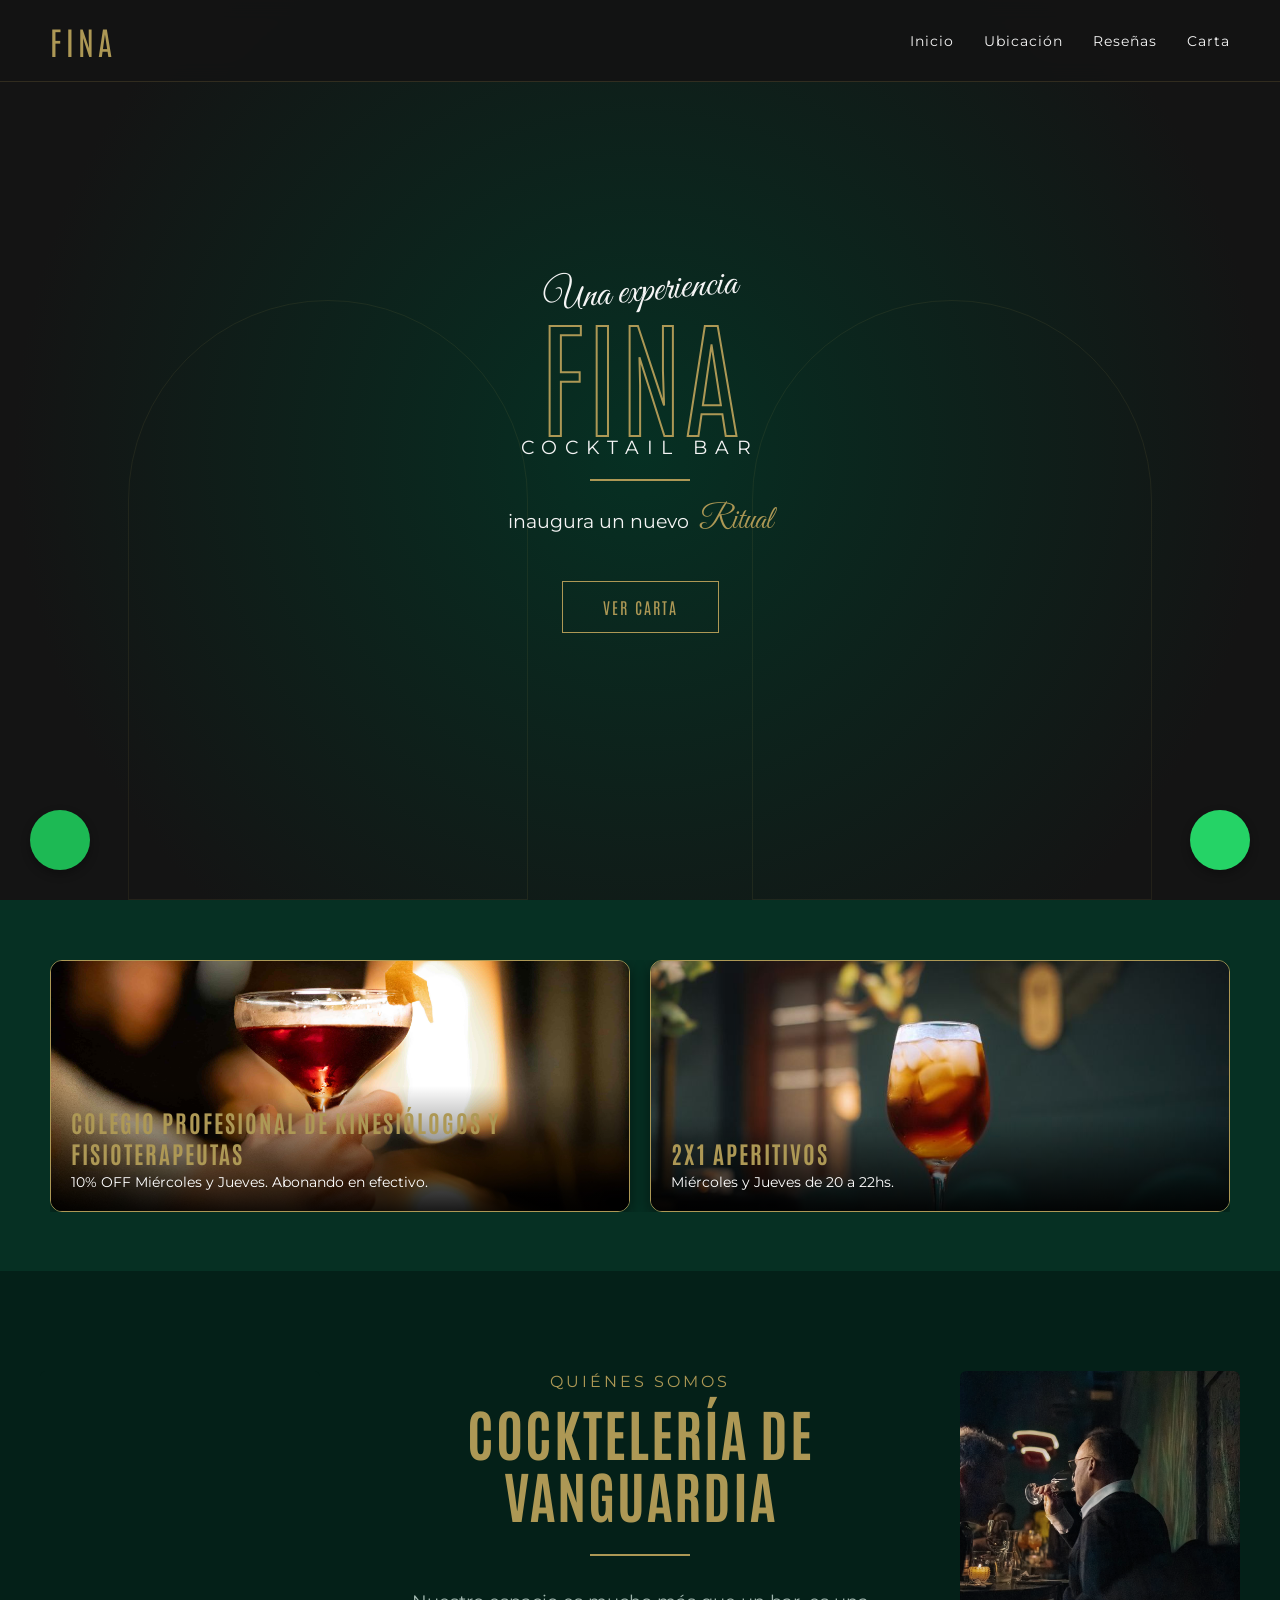
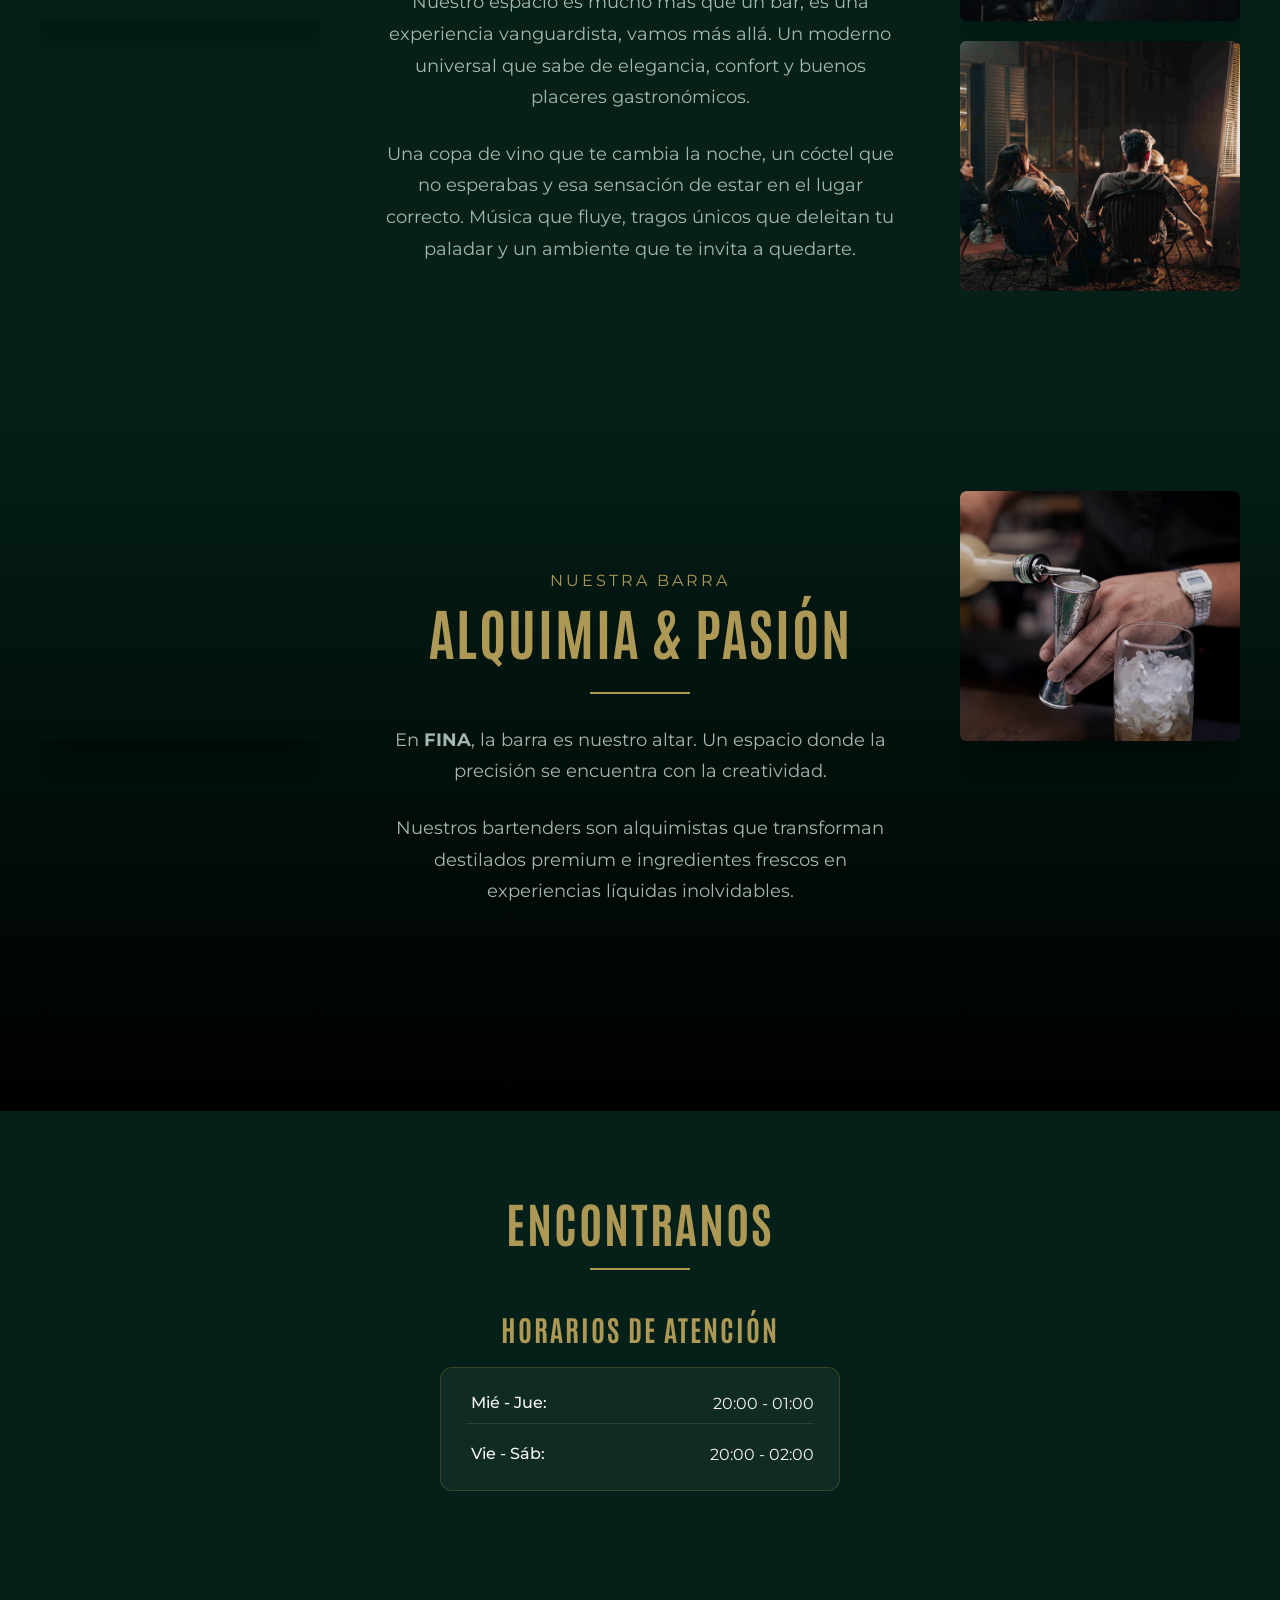
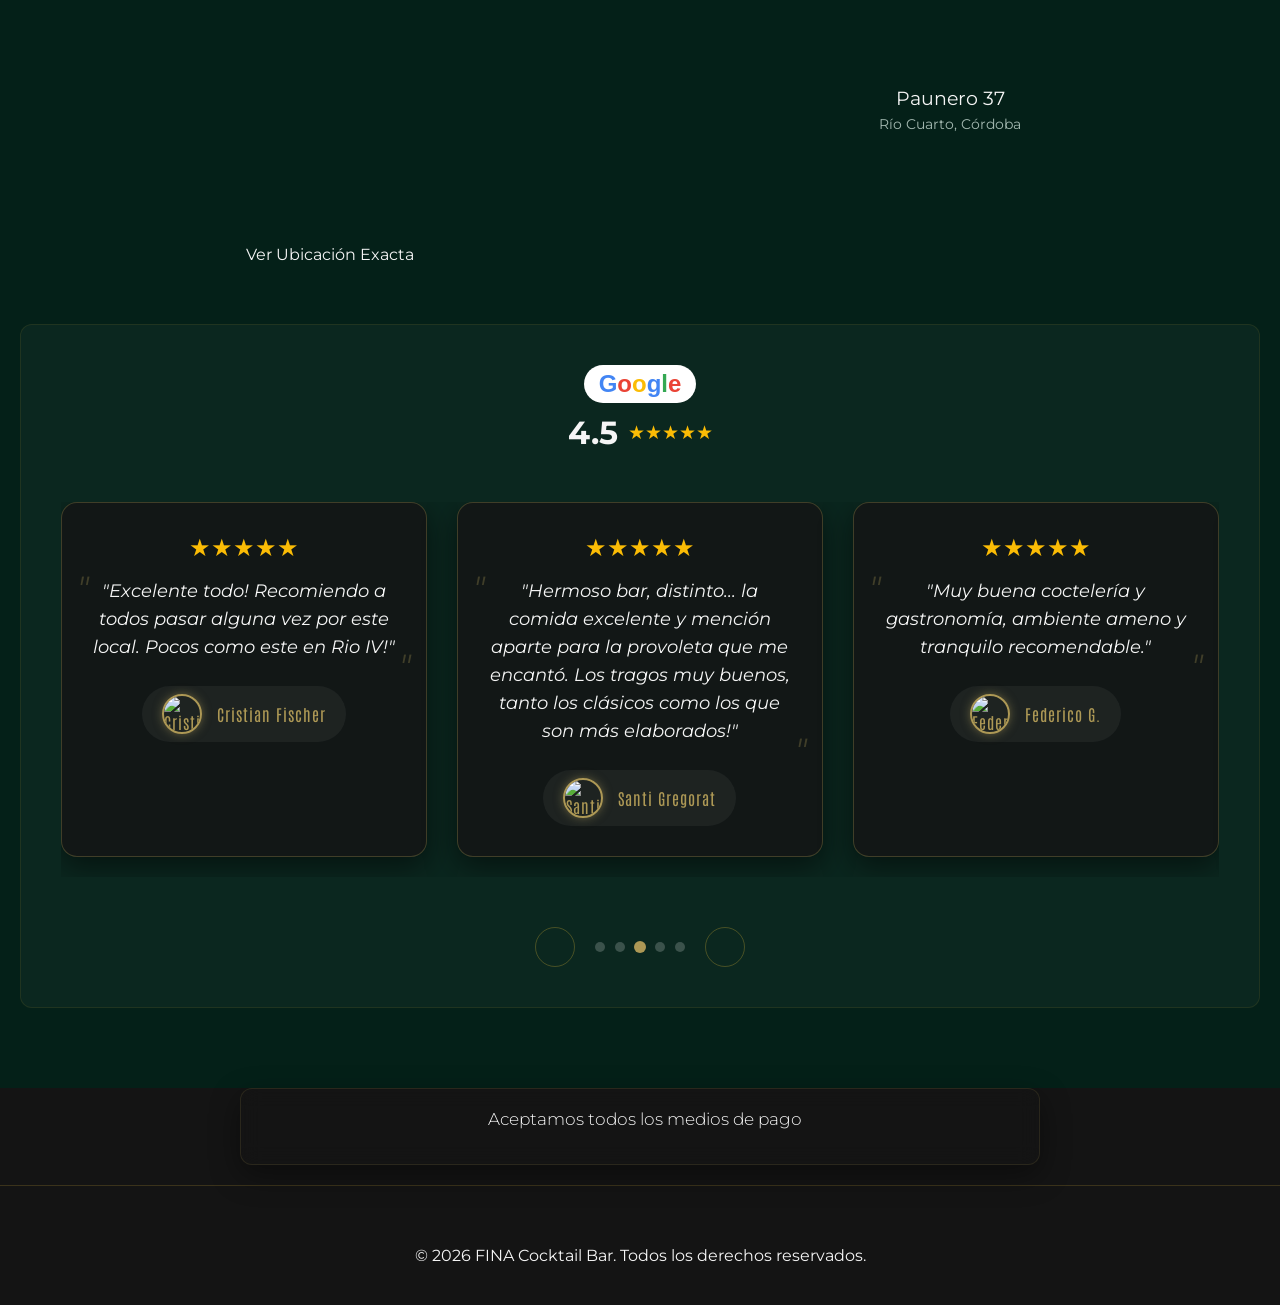
==== fina-website/index.html @ be0cf6a6 "Optimize repository and images" ====
<!DOCTYPE html>
<html lang="es">

<head>
    <meta charset="UTF-8">
    <meta name="viewport" content="width=device-width, initial-scale=1.0, maximum-scale=1.0, user-scalable=no, viewport-fit=cover">
    <meta name="theme-color" content="#052b22">
    <meta name="apple-mobile-web-app-status-bar-style" content="black-translucent">
    <meta name="description"
        content="Fina Cocktail Bar - Una experiencia fina que inaugura un nuevo ritual. Cocteles de autor, clásicos y vinos en un ambiente exclusivo.">
    <title>FINA Cocktail Bar</title>

    <!-- Open Graph / Social Sharing -->
    <meta property="og:type" content="website">
    <meta property="og:title" content="FINA Cocktail Bar | Río Cuarto">
    <meta property="og:description"
        content="Una experiencia fina que inaugura un nuevo ritual. Cocteles de autor, clásicos y vinos en un ambiente exclusivo.">
    <meta property="og:image" content="https://fina-bar.com/images/Clientes1.jpg">
    <!-- Reemplazar con URL real final -->
    <meta property="og:url" content="https://fina-bar.com">
    
    <!-- PWA Setup & Fonts Preload -->
    <link rel="manifest" href="site.webmanifest">
    <link rel="apple-touch-icon" href="images/icon-192.png">
    
    <!-- Preload Critical Fonts -->
    <link rel="preload" href="https://fonts.googleapis.com/css2?family=Antonio:wght@100..700&family=Great+Vibes&family=Montserrat:wght@300;400;500;600&display=swap" as="style">
    <link rel="preconnect" href="https://fonts.googleapis.com">
    <link rel="preconnect" href="https://fonts.gstatic.com" crossorigin>
    <link
        href="https://fonts.googleapis.com/css2?family=Antonio:wght@100..700&family=Great+Vibes&family=Montserrat:wght@300;400;500;600&display=swap"
        rel="stylesheet">
    <!-- Ionicons -->
    <script type="module" src="https://unpkg.com/ionicons@7.1.0/dist/ionicons/ionicons.esm.js"></script>
    <script nomodule src="https://unpkg.com/ionicons@7.1.0/dist/ionicons/ionicons.js"></script>
    <link rel="stylesheet" href="style.css">
</head>

<body>

    <!-- WhatsApp Floating Button -->
    <!-- Spotify Floating Button -->
    <a href="https://open.spotify.com/playlist/4Q3wBJmUKFRTv3OoUbJhDI" class="spotify-btn" target="_blank"
        aria-label="Listen on Spotify">
        <ion-icon name="musical-notes"></ion-icon>
        <div class="spotify-wave"></div>
        <span class="spotify-tooltip">Nuestra Playlist</span>
    </a>

    <!-- WhatsApp Floating Button -->
    <a href="https://wa.me/5493585142160" class="whatsapp-btn" target="_blank" aria-label="Chat on WhatsApp">
        <ion-icon name="logo-whatsapp"></ion-icon>
        <span class="whatsapp-tooltip">¡Reservá tu mesa!</span>
    </a>

    <!-- Navigation -->
    <nav class="navbar">
        <div class="logo">FINA</div>
        <ul class="nav-links">
            <li><a href="#home">Inicio</a></li>
            <li><a href="#location">Ubicación</a></li>
            <li><a href="#reviews">Reseñas</a></li>
            <li><a href="menu.html">Carta</a></li>
        </ul>
        <div class="hamburger">
            <ion-icon name="menu-outline"></ion-icon>
        </div>
    </nav>

    <!-- Mobile Menu Overlay -->
    <div class="mobile-menu-overlay">
        <div class="close-menu"><ion-icon name="close-outline"></ion-icon></div>
        <ul>
            <li><a href="#home" class="mobile-link">Inicio</a></li>
            <li><a href="#location" class="mobile-link">Ubicación</a></li>
            <li><a href="#reviews" class="mobile-link">Reseñas</a></li>
            <li><a href="menu.html" class="mobile-link">Carta</a></li>
        </ul>
    </div>

    <!-- Mobile Bottom Navigation Bar -->
    <nav class="mobile-bottom-nav">
        <ul class="mobile-nav-list">
            <li class="mobile-nav-item">
                <a href="#home" class="mobile-nav-link active">
                    <ion-icon name="home-outline"></ion-icon>
                    <span>Inicio</span>
                </a>
            </li>
            <li class="mobile-nav-item">
                <a href="menu.html" class="mobile-nav-link">
                    <ion-icon name="restaurant-outline"></ion-icon>
                    <span>Carta</span>
                </a>
            </li>
            <li class="mobile-nav-item">
                <a href="https://wa.me/5493585142160" target="_blank" class="mobile-nav-link whatsapp-link">
                    <ion-icon name="logo-whatsapp"></ion-icon>
                    <span>WhatsApp</span>
                </a>
            </li>
        </ul>
    </nav>

    <!-- Hero Section -->
    <header id="home" class="hero">
        <div class="hero-bg-overlay"></div>
        <div class="hero-content">
            <p class="script-subtitle">Una experiencia</p>
            <h1 class="main-title">FINA</h1>
            <p class="sub-title">COCKTAIL BAR</p>
            <div class="deco-line"></div>
            <p class="tagline">inaugura un nuevo <span class="script-accent">Ritual</span></p>
            <a href="menu.html" class="cta-btn">VER CARTA</a>
        </div>

        <!-- Decoration Arches (CSS) -->
        <div class="arch arch-left"></div>
        <div class="arch arch-right"></div>
    </header>

    <!-- Promos & Payment Info Section (Injected by JS) -->
    <section id="promo-container" style="padding: 60px 0; background: var(--primary-green); overflow: hidden;"></section>

    <!-- About Section -->
    <section id="about" class="about-section">
        <div class="about-container-three-col">
            <!-- Left Images -->
            <div class="about-photo left">
                <video autoplay loop muted playsinline>
                    <source src="images/Noche Fina V1.mp4" type="video/mp4">
                    Tu navegador no soporta videos.
                </video>
                <img src="images/Noche FINA 1.jpg" alt="Noche FINA" loading="lazy" decoding="async">
            </div>

            <!-- Middle Text -->
            <div class="about-text-center">
                <p class="section-subtitle"
                    style="color: var(--accent-gold); letter-spacing: 3px; margin-bottom: 10px;">QUIÉNES SOMOS</p>
                <h2 class="about-title">Cocktelería de <br>Vanguardia</h2>
                <div class="deco-line" style="margin: 0 auto 30px;"></div>

                <p class="about-desc">
                    Nuestro espacio es mucho más que un bar, es una experiencia vanguardista, vamos más allá. Un moderno
                    universal que sabe de elegancia, confort y buenos placeres gastronómicos.
                </p>
                <p class="about-desc">
                    Una copa de vino que te cambia la noche, un cóctel que no esperabas y esa sensación de estar en el
                    lugar correcto. Música que fluye, tragos únicos que deleitan tu paladar y un ambiente que te invita
                    a
                    quedarte.
                </p>
            </div>

            <!-- Right Images -->
            <div class="about-photo right">
                <img src="images/Clientes2.jpg" alt="Amigos en FINA" loading="lazy" decoding="async">
                <img src="images/Noche Fina 2.jpg" alt="Ambiente nocturno" loading="lazy" decoding="async">
            </div>
        </div>
    </section>

    <!-- Bar Section -->
    <section id="bar" class="about-section"
        style="background: linear-gradient(to bottom, var(--secondary-green), #000);">
        <div class="about-container-three-col">
            <!-- Left Images -->
            <div class="about-photo left">
                <img src="images/Barra 3.jpg" alt="Barra FINA" loading="lazy" decoding="async">
                <img src="images/Sunset FINA 1.jpg" alt="Sunset en FINA" loading="lazy" decoding="async">
            </div>

            <!-- Middle Text -->
            <div class="about-text-center">
                <p class="section-subtitle"
                    style="color: var(--accent-gold); letter-spacing: 3px; margin-bottom: 10px;">NUESTRA BARRA</p>
                <h2 class="about-title">Alquimia & Pasión</h2>
                <div class="deco-line" style="margin: 0 auto 30px;"></div>

                <p class="about-desc">
                    En <strong>FINA</strong>, la barra es nuestro altar. Un espacio donde la precisión se encuentra con
                    la creatividad.
                </p>
                <p class="about-desc">
                    Nuestros bartenders son alquimistas que transforman destilados premium e ingredientes frescos en
                    experiencias líquidas inolvidables.
                </p>
            </div>

            <!-- Right Media (Image + Video) -->
            <div class="about-photo right">
                <img src="images/Barman 1.jpg" alt="Bartender en acción" loading="lazy">
                <video autoplay loop muted playsinline>
                    <source src="images/Barman V1.mp4" type="video/mp4">
                    Tu navegador no soporta videos.
                </video>
            </div>
        </div>
    </section>

    <!-- Location & Reviews Section -->
    <section id="location" class="location-section">
        <div class="container">
            <h2 class="section-title">Encontranos</h2>
            <div class="deco-line" style="margin: 0 auto 40px;"></div>

            <!-- Business Hours (Featured prominently) -->
            <div class="schedules-container" style="text-align: center; margin-bottom: 50px;">
                <h3 style="color: var(--accent-gold); font-family: var(--font-heading); margin-bottom: 20px; font-size: 1.8rem;">Horarios de Atención</h3>
                <div style="display: flex; flex-direction: column; gap: 10px; max-width: 400px; margin: 0 auto; background: rgba(255, 255, 255, 0.05); padding: 25px; border-radius: 12px; border: 1px solid rgba(212, 175, 55, 0.2);">
                    <div style="display: flex; justify-content: space-between; align-items: center; border-bottom: 1px solid rgba(255,255,255,0.1); padding-bottom: 10px;">
                        <span style="font-weight: 500;"><ion-icon name="time-outline" style="vertical-align: middle; margin-right: 5px; color: var(--accent-gold);"></ion-icon> Mié - Jue:</span>
                        <span style="color: var(--text-light);">20:00 - 01:00</span>
                    </div>
                    <div style="display: flex; justify-content: space-between; align-items: center; padding-top: 10px;">
                        <span style="font-weight: 500;"><ion-icon name="time-sharp" style="vertical-align: middle; margin-right: 5px; color: var(--accent-gold);"></ion-icon> Vie - Sáb:</span>
                        <span style="color: var(--text-light);">20:00 - 02:00</span>
                    </div>
                </div>
            </div>

            <div class="location-content" style="margin-top: 40px;">
                <div class="map-container">
                    <!-- Paunero 37, Río Cuarto Map -->
                    <iframe
                        src="https://www.google.com/maps/embed?pb=!1m18!1m12!1m3!1d3345.871583073748!2d-64.3524!3d-33.1234!2m3!1f0!2f0!3f0!3m2!1i1024!2i768!4f13.1!3m3!1m2!1s0x0%3A0x0!2sPaunero+37%2C+R%C3%ADo+Cuarto%2C+C%C3%B3rdoba!5e0!3m2!1sen!2sar!4v1600000000000"
                        width="100%" height="300" style="border:0;" allowfullscreen="" loading="lazy"></iframe>

                    <a href="https://maps.app.goo.gl/nxqYUH7J5ucRBwQb7" target="_blank" class="maps-btn">
                        <ion-icon name="map-outline"></ion-icon> Ver Ubicación Exacta
                    </a>
                </div>

                <div class="info-content">
                    <div class="info-item" style="font-size: 1.2rem; margin-top: 20px;">
                        <ion-icon name="location-sharp" style="font-size: 2rem; color: var(--accent-gold); margin-bottom: 10px;"></ion-icon>
                        <p>Paunero 37<br><span style="font-size: 0.9rem; color: var(--text-muted);">Río Cuarto, Córdoba</span></p>
                    </div>
                </div>
            </div>

            <!-- Animated Reviews Section -->
            <div class="reviews-section" id="reviews">
                <div class="google-header">
                    <div class="google-logo">
                        <span class="g-blue">G</span><span class="g-red">o</span><span class="g-yellow">o</span><span
                            class="g-blue">g</span><span class="g-green">l</span><span class="g-red">e</span>
                    </div>
                    <div class="rating-info">
                        <span class="rating-score">4.5</span>
                        <div class="stars-static">★★★★★</div>
                    </div>
                </div>

                <div class="reviews-carousel">
                    <div class="reviews-track" id="reviews-track">
                        <!-- Items injected by JS -->
                    </div>
                </div>

                <div class="carousel-nav">
                    <button id="prevBtn" class="nav-btn"><ion-icon name="chevron-back-outline"></ion-icon></button>
                    <div class="dots-container" id="dots-container"></div>
                    <button id="nextBtn" class="nav-btn"><ion-icon name="chevron-forward-outline"></ion-icon></button>
                </div>
            </div>
        </div>
    </section>



    <!-- Payment Info Banner -->
    <div class="container">
        <div class="payment-banner" style="display: flex; flex-direction: column; align-items: center; justify-content: center; text-align: center; gap: 15px; margin-bottom: 20px;">
            <div class="payment-content" style="display: flex; align-items: center; gap: 10px; justify-content: center;">
                <ion-icon name="wallet-outline"></ion-icon>
                <span>Aceptamos todos los medios de pago</span>
            </div>
            <div class="payment-icons" style="display: flex; gap: 15px; font-size: 2rem; justify-content: center;">
                <ion-icon name="card-outline" title="Tarjetas de Crédito y Débito"></ion-icon>
                <ion-icon name="phone-portrait-outline" title="MercadoPago y Transferencias"></ion-icon>
                <ion-icon name="cash-outline" title="Efectivo"></ion-icon>
            </div>
        </div>
    </div>

    <footer>
        <div class="social-links">
            <a href="https://www.instagram.com/finacocktailbar" target="_blank" aria-label="Instagram"><ion-icon
                    name="logo-instagram"></ion-icon></a>
            <a href="https://wa.me/5493585142160" target="_blank" aria-label="WhatsApp"><ion-icon
                    name="logo-whatsapp"></ion-icon></a>
            <a href="mailto:hugo_lopez_96@hotmail.com" aria-label="Email"><ion-icon name="mail-outline"></ion-icon></a>
        </div>
        <p>&copy; 2026 FINA Cocktail Bar. Todos los derechos reservados.</p>
    </footer>

    <!-- PWA Install Prompt -->
    <div id="pwa-install-prompt" class="pwa-prompt hidden">
        <div class="pwa-prompt-content">
            <img src="images/icon-192.png" alt="Fina Logo" class="pwa-icon" loading="lazy">
            <div class="pwa-text">
                <h4>Fina Cocktail Bar</h4>
                <p>Agregá la App a tu inicio</p>
            </div>
        </div>
        <div class="pwa-actions">
            <button id="pwa-close" class="pwa-btn-secondary">Ahora no</button>
            <button id="pwa-install-btn" class="pwa-btn-primary">Instalar</button>
        </div>
    </div>

    <!-- Scripts -->
    <script src="script.js"></script>
</body>

</html>
---- fina-website/style.css ----
:root {
    --primary-green: #063023;
    /* Updated Brand Green */
    --secondary-green: #042018;
    /* Darker shade */
    --accent-gold: #AD9855;
    /* Updated Brand Gold */
    --accent-red: #541618;
    /* Brand Red */
    --color-black: #141414;
    /* Brand Black */

    --text-light: #f5f5f5;
    --text-muted: #a3b8b0;

    --font-heading: 'Antonio', sans-serif;
    --font-script: 'Great Vibes', cursive;
    --font-body: 'Montserrat', sans-serif;
}

* {
    margin: 0;
    padding: 0;
    box-sizing: border-box;
}

body {
    background-color: var(--color-black);
    color: var(--text-light);
    font-family: var(--font-body);
    width: 100%;
    position: relative;
    -webkit-tap-highlight-color: transparent;
    overflow-x: visible;
}

/* Base Mobile Optimization */
html {
    scroll-behavior: smooth;
    -webkit-text-size-adjust: 100%;
    overflow-x: visible;
}

/* Neon Background Effects */
body::before,
body::after {
    content: '';
    position: absolute;
    width: 600px;
    height: 600px;
    border-radius: 50%;
    z-index: -1;
    pointer-events: none;
}

body::before {
    background: radial-gradient(circle, rgba(173, 152, 85, 0.15), transparent 70%);
    top: -200px;
    left: -200px;
}

body::after {
    background: radial-gradient(circle, rgba(84, 22, 24, 0.15), transparent 70%);
    /* Red accent */
    bottom: 10%;
    right: -100px;
}

h1,
h2,
h3 {
    font-family: var(--font-heading);
    color: var(--accent-gold);
    text-transform: uppercase;
    letter-spacing: 2px;
}

a {
    text-decoration: none;
    color: inherit;
}

/* Navigation - Restored to Standard Centering */
.navbar {
    position: fixed;
    top: 0;
    width: 100%;
    padding: 20px 50px;
    display: flex;
    justify-content: space-between;
    align-items: center;
    background: rgba(20, 20, 20, 0.95);
    /* Using Brand Black */
    backdrop-filter: blur(10px);
    z-index: 1000;
    border-bottom: 1px solid rgba(173, 152, 85, 0.2);
}

.logo {
    font-family: var(--font-heading);
    font-size: 2rem;
    color: var(--accent-gold);
    letter-spacing: 4px;
}

.nav-links {
    list-style: none;
    display: flex;
    gap: 30px;
}

.nav-links a {
    font-size: 0.9rem;
    letter-spacing: 1px;
    transition: color 0.3s;
}

.nav-links a:hover {
    color: var(--accent-gold);
}

.hamburger {
    display: none;
    font-size: 2rem;
    color: var(--accent-gold);
    cursor: pointer;
}

/* Mobile Menu */
.mobile-menu-overlay {
    position: fixed;
    top: 0;
    left: 0;
    width: 100%;
    height: 100vh;
    background: var(--color-black);
    display: flex;
    flex-direction: column;
    justify-content: center;
    align-items: center;
    z-index: 2000;
    transform: translateY(-100%);
    transition: transform 0.4s ease-in-out;
    padding-bottom: env(safe-area-inset-bottom);
    /* iPhone X+ fix */
}

.mobile-menu-overlay.active {
    transform: translateY(0);
}

.close-menu {
    position: absolute;
    top: 30px;
    right: 30px;
    font-size: 3rem;
    cursor: pointer;
}

.mobile-menu-overlay ul {
    list-style: none;
    text-align: center;
}

.mobile-menu-overlay a {
    font-family: var(--font-heading);
    font-size: 2.5rem;
    color: var(--accent-gold);
    display: block;
    margin: 20px 0;
}

/* Hero Section */
.hero {
    height: 100dvh;
    /* Dynamic Viewport Height for mobile browsers */
    display: flex;
    justify-content: center;
    align-items: center;
    text-align: center;
    background: radial-gradient(circle at center, var(--primary-green) 0%, var(--color-black) 80%);
    position: relative;
    padding: 0 20px;
}

.hero-content {
    position: relative;
    z-index: 2;
    transform: none;
    /* Removed shift */
}

.script-subtitle {
    font-family: var(--font-script);
    color: var(--text-light);
    font-size: 2.5rem;
    margin-bottom: -10px;
    transform: rotate(-5deg);
}

.main-title {
    font-size: 8rem;
    line-height: 1;
    font-weight: 300;
    color: transparent;
    -webkit-text-stroke: 2px var(--accent-gold);
    /* 2px for larger text */
    animation: neonPulse 3s infinite alternate;
}

.sub-title {
    font-size: 1.2rem;
    letter-spacing: 8px;
    margin-bottom: 20px;
}

.deco-line {
    width: 100px;
    height: 2px;
    background: var(--accent-gold);
    margin: 0 auto 20px;
}

.tagline {
    font-size: 1.2rem;
    margin-bottom: 40px;
}

.script-accent {
    font-family: var(--font-script);
    color: var(--accent-gold);
    font-size: 2rem;
    margin-left: 5px;
}

.cta-btn {
    border: 1px solid var(--accent-gold);
    padding: 15px 40px;
    font-family: var(--font-heading);
    letter-spacing: 2px;
    transition: all 0.3s;
    display: inline-block;
    color: var(--accent-gold);
    will-change: transform, box-shadow;
}

.cta-btn:hover {
    background: var(--accent-red);
    /* Red on hover */
    border-color: var(--accent-red);
    color: var(--text-light);
    box-shadow: 0 0 20px rgba(84, 22, 24, 0.4);
}

/* Arch Decorations */
.arch {
    position: absolute;
    width: 400px;
    height: 600px;
    border: 1px solid rgba(173, 152, 85, 0.1);
    border-radius: 400px 400px 0 0;
    bottom: 0;
    pointer-events: none;
}

.arch-left {
    left: 10%;
}

.arch-right {
    right: 10%;
}

/* Menu Section */
.menu-section {
    padding: 80px 20px;
    background-color: var(--primary-green);
    position: relative;
    overflow: hidden;
    /* Ensure pseudo-element doesn't overflow */
    box-shadow: inset 0 0 300px #000;
    /* Much stronger vignette to blend edges */
}

.menu-section::before {
    content: '';
    position: absolute;
    top: 0;
    left: 0;
    width: 100%;
    height: 100%;
    /* Pattern without shadow, just Gold on Green */
    background-image: url("data:image/svg+xml,%3Csvg width='60' height='120' viewBox='0 0 60 120' xmlns='http://www.w3.org/2000/svg'%3E%3Cg fill='none' stroke='%23AD9855' stroke-width='1' stroke-opacity='0.4'%3E%3Cpath d='M10 0v120 M50 0v120' /%3E%3Crect x='10' y='20' width='40' height='80' rx='20' /%3E%3C/g%3E%3C/svg%3E");
    background-size: 180px 360px;
    filter: blur(0.5px);
    /* Very subtle blur */
    z-index: 0;
    pointer-events: none;
}

.menu-section>* {
    position: relative;
    z-index: 1;
    /* Ensure content stays above the blurred background */
}

.section-header {
    text-align: center;
    margin-bottom: 60px;
    opacity: 0;
    transform: translateY(20px);
    transition: all 0.6s ease-out;
}

.section-header.visible {
    opacity: 1;
    transform: translateY(0);
}

.section-title {
    font-size: 3rem;
    margin-bottom: 15px;
}

.deco-dot {
    width: 10px;
    height: 10px;
    background: var(--accent-gold);
    border-radius: 50%;
    margin: 0 auto;
    position: relative;
}

.deco-dot::before,
.deco-dot::after {
    content: '';
    position: absolute;
    top: 50%;
    width: 100px;
    height: 1px;
    background: rgba(173, 152, 85, 0.3);
}

.deco-dot::before {
    right: 20px;
}

.deco-dot::after {
    left: 20px;
}

.menu-category {
    max-width: 1200px;
    margin: 0 auto 80px;
    content-visibility: auto; /* Skip rendering off-screen DOM completely */
    contain-intrinsic-size: 800px; /* Placeholder height while off-screen */
}

.category-title {
    font-size: 2rem;
    border-bottom: 1px solid rgba(173, 152, 85, 0.2);
    padding-bottom: 15px;
    margin-bottom: 40px;
    text-align: center;
    opacity: 0;
    transform: translateY(20px);
    transition: all 0.6s ease-out;
}

.category-title.visible {
    opacity: 1;
    transform: translateY(0);
}

/* Grid for Cards */
.menu-grid {
    display: grid;
    grid-template-columns: repeat(auto-fill, minmax(280px, 1fr));
    gap: 30px;
}

/* Menu Card Styles - Optimized for performance */
.menu-card {
    background: rgba(20, 20, 20, 0.95);
    /* Solidified background to remove need for blur */
    border: 1px solid rgba(173, 152, 85, 0.15);
    border-radius: 12px;
    overflow: hidden;
    opacity: 0;
    
    transform: translateY(20px); 
    
    transition: opacity 0.6s ease-out, 
                transform 0.6s ease-out, 
                box-shadow 0.3s ease, border-color 0.3s ease;
}

.menu-card.visible {
    opacity: 1;
    transform: translateY(0);
}

.menu-card:hover {
    transform: translateY(-8px);
    box-shadow: 0 15px 30px rgba(0, 0, 0, 0.6), 0 0 15px rgba(173, 152, 85, 0.2);
    border-color: rgba(173, 152, 85, 0.4);
    /* Gold border emphasis on hover instead of red for elegance */
}

.card-image {
    width: 100%;
    height: 200px;
    overflow: hidden;
    background: #000;
    content-visibility: auto; /* Skips complex image paints off-screen */
    contain-intrinsic-size: 200px;
}

.card-image img {
    width: 100%;
    height: 100%;
    object-fit: cover;
    will-change: transform; /* Hardware acceleration for image zoom */
    transition: transform 0.5s;
}

.menu-card:hover .card-image img {
    transform: scale(1.1); 
}

.card-content {
    padding: 20px;
    /* Optimize text rendering */
    -webkit-font-smoothing: antialiased;
    -moz-osx-font-smoothing: grayscale;
}

.card-header {
    display: flex;
    justify-content: space-between;
    align-items: flex-start;
    margin-bottom: 10px;
}

.card-title {
    font-family: var(--font-heading);
    font-size: 1.2rem;
    color: var(--accent-gold);
    line-height: 1.2;
}

.card-price {
    font-family: 'Montserrat', sans-serif;
    font-weight: 600;
    color: var(--text-light);
    white-space: nowrap;
    margin-left: 10px;
}

.card-desc {
    font-size: 0.9rem;
    color: var(--text-muted);
    font-style: italic;
    line-height: 1.4;
}

/* Location Section */
.location-section {
    padding: 80px 20px;
    background: var(--secondary-green);
    text-align: center;
}

.location-section .section-title {
    text-align: center;
}

.location-content {
    max-width: 1200px;
    /* Aligned with About */
    margin: 0 auto;
    display: grid;
    grid-template-columns: 1fr;
    gap: 40px;
    padding-left: 0;
    /* Removed Shift */
}

@media (min-width: 900px) {
    .location-content {
        grid-template-columns: 1fr 1fr;
        align-items: center;
    }
}

.info-item {
    display: flex;
    flex-direction: column;
    text-align: center;
    gap: 15px;
    margin-bottom: 30px;
    align-items: center;
    justify-content: center;
}

.info-item ion-icon {
    font-size: 2rem;
    color: var(--accent-gold);
}

.reviews-preview {
    margin-top: 40px;
    padding-top: 20px;
    border-top: 1px solid rgba(255, 255, 255, 0.1);
}

.review-card {
    background: rgba(255, 255, 255, 0.05);
    padding: 20px;
    border-radius: 8px;
    margin-bottom: 20px;
}

.stars {
    color: var(--accent-gold);
    margin-bottom: 10px;
}

.author {
    display: block;
    margin-top: 10px;
    font-size: 0.8rem;
    color: var(--accent-gold);
    text-align: right;
}

footer {
    padding: 40px 20px;
    text-align: center;
    border-top: 1px solid rgba(212, 175, 55, 0.2);
}

.social-links {
    margin-bottom: 20px;
}

.social-links ion-icon {
    font-size: 1.5rem;
    color: var(--text-light);
    transition: 0.3s;
}

.social-links ion-icon:hover {
    color: var(--accent-gold);
}

/* Responsive adjustments */
@media (max-width: 768px) {
    .nav-links {
        display: none;
    }

    .hamburger {
        display: block;
    }

    .main-title {
        font-size: 5rem;
    }

    .arch {
        display: none;
    }

    .menu-grid {
        grid-template-columns: 1fr;
        /* Full width cards on mobile */
    }

    .navbar {
        padding: 20px;
    }

    .location-content,
    .about-container-three-col {
        padding-left: 0;
    }

    .hero-content {
        transform: none;
    }
}

/* WhatsApp Button, Spotify Button, Back to Top - Safe Area Fix */
.whatsapp-btn,
.spotify-btn,
.back-to-top {
    bottom: calc(30px + env(safe-area-inset-bottom));
    /* Lift up on iPhone X+ */
}

/* WhatsApp Button Container */
.whatsapp-btn {
    position: fixed;
    /* bottom handled by group rule */
    right: 30px;
    background: #25D366;
    color: white;
    width: 60px;
    height: 60px;
    border-radius: 50%;
    display: flex;
    justify-content: center;
    align-items: center;
    font-size: 35px;
    box-shadow: 0 4px 10px rgba(0, 0, 0, 0.3);
    z-index: 2000;
    transition: transform 0.3s;
    /* Continuous pulse animation to encourage action */
    animation: pulse-green 2s infinite;
}

.whatsapp-btn:hover {
    transform: scale(1.1);
    animation: none;
    /* Stop pulsing on hover */
}

/* Tooltip "Reservá tu mesa" */
.whatsapp-tooltip {
    position: absolute;
    right: 70px;
    background: white;
    color: #052b22;
    padding: 8px 15px;
    border-radius: 20px;
    font-size: 0.9rem;
    font-weight: bold;
    white-space: nowrap;
    box-shadow: 0 4px 15px rgba(0, 0, 0, 0.2);
    opacity: 0;
    transform: translateX(10px);
    transition: all 0.3s ease;
    pointer-events: none;
    font-family: var(--font-body);
}

.whatsapp-tooltip::after {
    content: '';
    position: absolute;
    right: -6px;
    top: 50%;
    transform: translateY(-50%);
    border-left: 6px solid white;
    border-top: 6px solid transparent;
    border-bottom: 6px solid transparent;
}

/* Show tooltip periodically or on hover */
/* Show tooltip periodically or on hover */
.whatsapp-btn:hover .whatsapp-tooltip {
    opacity: 1;
    transform: translateX(0);
    animation: none;
    /* Force show on hover */
}

/* Animation to show/hide tooltip automatically */
@keyframes showTooltip {

    0%,
    80% {
        opacity: 0;
        transform: translateX(10px);
    }

    85%,
    95% {
        opacity: 1;
        transform: translateX(0);
    }

    100% {
        opacity: 0;
        transform: translateX(10px);
    }
}

.whatsapp-tooltip {
    animation: showTooltip 15s infinite;
    /* Synced 15s */
}

@keyframes pulse-green {
    0% {
        box-shadow: 0 0 0 0 rgba(37, 211, 102, 0.7);
    }

    70% {
        box-shadow: 0 0 0 15px rgba(37, 211, 102, 0);
    }

    100% {
        box-shadow: 0 0 0 0 rgba(37, 211, 102, 0);
    }
}

/* Spotify Floating Button */
.spotify-btn {
    position: fixed;
    /* bottom handled by group rule */
    left: 30px;
    /* Opposite side */
    background: #1DB954;
    /* Spotify Green */
    color: white;
    width: 60px;
    height: 60px;
    border-radius: 50%;
    display: flex;
    justify-content: center;
    align-items: center;
    font-size: 35px;
    /* Ensures icon size */
    box-shadow: 0 4px 10px rgba(0, 0, 0, 0.3);
    z-index: 2000;
    transition: transform 0.3s;
    overflow: visible;
    /* Important for tooltip */
}

/* Fix for centering icon */
.spotify-btn ion-icon {
    display: block;
    line-height: 1;
    margin: 0;
    padding: 0;
    transform: translateX(-1px);
    /* Nudge left slightly (fine-tuned) */
}

.spotify-btn:hover {
    transform: scale(1.1) rotate(10deg);
}

/* Musical Wave Animation */
.spotify-wave {
    position: absolute;
    width: 100%;
    height: 100%;
    border-radius: 50%;
    border: 2px solid #1DB954;
    opacity: 0;
    animation: wave-animation 2s infinite;
    z-index: -1;
    /* Behind icon */
}

@keyframes wave-animation {
    0% {
        transform: scale(1);
        opacity: 0.8;
    }

    100% {
        transform: scale(1.6);
        opacity: 0;
    }
}

/* Spotify Tooltip */
.spotify-tooltip {
    position: absolute;
    left: 70px;
    /* Position to the right of the button since it's on the left side */
    background: white;
    color: #052b22;
    padding: 8px 15px;
    border-radius: 20px;
    font-size: 0.9rem;
    font-weight: bold;
    white-space: nowrap;
    box-shadow: 0 4px 15px rgba(0, 0, 0, 0.2);
    opacity: 0;
    transform: translateX(-10px);
    transition: all 0.3s ease;
    pointer-events: none;
    font-family: var(--font-body);
}

.spotify-tooltip::after {
    content: '';
    position: absolute;
    left: -6px;
    top: 50%;
    transform: translateY(-50%);
    border-right: 6px solid white;
    border-top: 6px solid transparent;
    border-bottom: 6px solid transparent;
}

.spotify-btn:hover .spotify-tooltip {
    opacity: 1;
    transform: translateX(0);
    animation: none;
    /* Stop animation on hover so it stays static */
}

.spotify-tooltip {
    animation: showTooltipLeft 15s infinite;
    /* Synced 15s */
    /* Removed animation-delay so they start together */
}

@keyframes showTooltipLeft {

    0%,
    80% {
        /* Match WhatsApp timing */
        opacity: 0;
        transform: translateX(-10px);
    }

    85%,
    95% {
        /* Match WhatsApp timing */
        opacity: 1;
        transform: translateX(0);
    }

    100% {
        opacity: 0;
        transform: translateX(-10px);
    }
}

/* --- ABOUT SECTION THREE COLS --- */
.about-section {
    padding: 100px 20px;
    background: var(--secondary-green);
    color: var(--text-light);
    position: relative;
    overflow: hidden;
    text-align: center;
    /* Ensure content is centered */
}

.about-container-three-col {
    max-width: 1200px;
    /* Increased width for better spacing */
    margin: 0 auto;
    display: grid;
    grid-template-columns: 280px 1fr 280px;
    /* Larger images */
    gap: 40px;
    align-items: center;
    justify-content: center;
    padding-left: 0;
    /* Removed manual shift */
}

.about-text-center {
    text-align: center;
    padding: 0 20px;
    opacity: 0;
    transform: translateY(30px);
    transition: opacity 0.8s ease-out, transform 0.8s ease-out;
    will-change: opacity, transform;
}

.about-text-center.visible {
    opacity: 1;
    transform: translateY(0);
}

.about-title {

    font-size: 3.5rem;
    margin-bottom: 30px;
    line-height: 1.1;
}

.about-desc {
    font-family: var(--font-body);
    font-size: 1.1rem;
    line-height: 1.8;
    color: var(--text-muted);
    margin-bottom: 25px;
}

.about-photo {
    /* height: 380px; Removed fixed height to allow stacking */
    min-height: 380px;
    width: 280px;
    /* Matches grid column */
    overflow: hidden;
    border-radius: 6px;
    position: relative;
    margin: 0 auto;
    opacity: 0;
    transition: opacity 0.8s ease-out, transform 0.8s ease-out;
    will-change: opacity, transform;
    /* box-shadow: 0 10px 30px rgba(0, 0, 0, 0.3); Moved to img/video */
    display: flex;
    flex-direction: column;
    gap: 20px;
}

.about-photo.visible {
    opacity: 1;
}

.about-photo img,
.about-photo video {
    width: 100%;
    height: 250px;
    /* Fixed height for each item in stack */
    object-fit: cover;
    filter: sepia(20%) brightness(90%);
    transition: filter 0.5s, transform 0.8s;
    border-radius: 6px;
    box-shadow: 0 10px 30px rgba(0, 0, 0, 0.3);
    will-change: transform, filter;
}

.about-photo video {
    /* Ensure video matches img style */
    display: block;
}

.about-photo:hover img {
    filter: sepia(0%) brightness(100%);
    transform: scale(1.05);
}

.about-photo.left {
    transform: translateX(-40px);
}

.about-photo.right {
    transform: translateX(40px);
}

.about-photo.left.visible,
.about-photo.right.visible {
    transform: translateX(0);
}

.email-link {
    color: var(--text-light);
    font-size: 1.1rem;
    border-bottom: 1px solid var(--accent-gold);
    padding-bottom: 2px;
    transition: 0.3s;
}

/* --- MENU PAGE STYLES --- */
.menu-page {
    background: #021a14;
}

.menu-navbar {
    position: relative;
    background: transparent;
    border: none;
    padding-top: 30px;
}

.back-link {
    display: flex;
    align-items: center;
    gap: 10px;
    color: var(--accent-gold);
    font-family: var(--font-heading);
    letter-spacing: 1px;
    font-size: 1.1rem;
    transition: 0.3s;
}

.back-link:hover {
    transform: translateX(-5px);
    color: white;
}

.logo-small {
    font-family: var(--font-heading);
    letter-spacing: 2px;
    color: rgba(255, 255, 255, 0.3);
}

.menu-header {
    text-align: center;
    margin: 40px 0 60px;
}

.neon-title {
    font-size: 5rem;
    color: transparent;
    -webkit-text-stroke: 1px var(--accent-gold);
    position: relative;
    display: inline-block;
    animation: neonPulse 3s infinite alternate;
}

.menu-subtitle {
    letter-spacing: 4px;
    color: var(--text-muted);
    margin-top: 10px;
    text-transform: uppercase;
    font-size: 0.9rem;
}

@keyframes neonPulse {
    0% {
        text-shadow: 0 0 5px rgba(212, 175, 55, 0.2);
    }

    100% {
        text-shadow: 0 0 20px rgba(212, 175, 55, 0.6), 0 0 40px rgba(212, 175, 55, 0.2);
        -webkit-text-stroke: 1px #fff;
    }
}

/* Page Entry Animation */
.full-page-menu {
    animation: slideUpFade 1s ease-out forwards;
    opacity: 0;
    transform: translateY(50px);
}

@keyframes slideUpFade {
    to {
        opacity: 1;
        transform: translateY(0);
    }
}

@media (max-width: 1024px) {
    .about-section {
        overflow-x: hidden; /* Fix trailing scroll empty space caused by animations */
    }

    .about-container-three-col {
        grid-template-columns: 1fr;
        max-width: 600px;
        gap: 40px;
        padding-left: 0;
        /* Reset for mobile */
    }

    .about-photo {
        width: 100%;
        max-width: 100%; /* Use full width on mobile instead of 400px constraint */
        height: auto;
        transform: translateY(30px) !important;
    }

    .about-photo img, .about-photo video {
        min-height: 250px;
    }

    .about-photo.visible {
        transform: translateY(0) !important;
    }

    .about-photo.right {
        order: 2;
    }
}

/* --- PWA INSTALL PROMPT --- */
.pwa-prompt {
    position: fixed;
    bottom: -150px; /* Hidden initially */
    left: 0;
    right: 0;
    margin: 0 auto;
    width: 90%;
    max-width: 400px;
    background: rgba(10, 20, 15, 0.95);
    backdrop-filter: blur(15px);
    -webkit-backdrop-filter: blur(15px);
    border: 1px solid rgba(212, 175, 55, 0.3);
    border-radius: 16px;
    padding: 20px;
    box-shadow: 0 10px 40px rgba(0, 0, 0, 0.8), 0 0 20px rgba(173, 152, 85, 0.1);
    z-index: 10000;
    transition: bottom 0.5s cubic-bezier(0.175, 0.885, 0.32, 1.275);
    display: flex;
    flex-direction: column;
    gap: 15px;
}

.pwa-prompt.visible {
    bottom: 20px; /* Show above screen bottom */
}

.pwa-prompt-content {
    display: flex;
    align-items: center;
    gap: 15px;
}

.pwa-icon {
    width: 50px;
    height: 50px;
    border-radius: 12px;
    box-shadow: 0 2px 10px rgba(0,0,0,0.5);
}

.pwa-text h4 {
    color: var(--text-light);
    font-family: var(--font-heading);
    margin: 0;
    font-size: 1.2rem;
}

.pwa-text p {
    color: var(--text-muted);
    font-size: 0.9rem;
    margin: 3px 0 0 0;
}

.pwa-actions {
    display: flex;
    justify-content: flex-end;
    gap: 10px;
}

.pwa-btn-secondary {
    background: transparent;
    color: var(--text-muted);
    border: none;
    font-size: 0.9rem;
    padding: 8px 15px;
    cursor: pointer;
}

.pwa-btn-primary {
    background: var(--accent-gold);
    color: var(--primary-green);
    border: none;
    border-radius: 20px;
    font-weight: bold;
    padding: 8px 20px;
    font-size: 0.9rem;
    cursor: pointer;
    box-shadow: 0 4px 10px rgba(212, 175, 55, 0.3);
}

.pwa-prompt.hidden {
    display: none;
}

/* Reviews Carousel Section */
.reviews-section {
    margin-top: 60px;
    padding: 40px;
    background: rgba(255, 255, 255, 0.03);
    border-radius: 12px;
    border: 1px solid rgba(212, 175, 55, 0.1);
    position: relative;
    overflow: hidden;
}

.google-header {
    display: flex;
    flex-direction: column;
    align-items: center;
    margin-bottom: 30px;
}

.google-logo {
    font-family: 'Product Sans', Arial, sans-serif;
    font-weight: bold;
    font-size: 1.5rem;
    background: white;
    padding: 5px 15px;
    border-radius: 20px;
    margin-bottom: 10px;
}

.g-blue {
    color: #4285F4;
}

.g-red {
    color: #EA4335;
}

.g-yellow {
    color: #FBBC05;
}

.g-green {
    color: #34A853;
}

.rating-info {
    display: flex;
    align-items: center;
    gap: 10px;
}

.rating-score {
    font-size: 2rem;
    font-weight: bold;
    color: var(--text-light);
}

.stars-static {
    color: #FBBC05;
    /* Google Star Yellow */
    font-size: 1.2rem;
}

.reviews-carousel {
    position: relative;
    padding: 20px 0; /* Space for box-shadows */
}

.reviews-track {
    display: flex;
    overflow-x: auto;
    scroll-snap-type: x mandatory;
    scroll-behavior: smooth;
    gap: 30px;
    padding-bottom: 20px; /* Space for scrollbar */
    -ms-overflow-style: none; /* IE and Edge */
    scrollbar-width: none; /* Firefox */
}

.reviews-track::-webkit-scrollbar {
    display: none; /* Chrome, Safari and Opera */
}

.review-slide {
    flex: 0 0 calc(33.333% - 20px); /* 3 cards on desktop */
    scroll-snap-align: center;
    padding: 30px;
    text-align: center;
    display: flex;
    flex-direction: column;
    align-items: center;
    justify-content: flex-start;
    box-sizing: border-box;
    /* Card Styling */
    background: rgba(20, 20, 20, 0.8);
    backdrop-filter: blur(10px);
    -webkit-backdrop-filter: blur(10px);
    border: 1px solid rgba(173, 152, 85, 0.3);
    border-radius: 16px;
    box-shadow: 0 10px 30px rgba(0, 0, 0, 0.5);
    transition: transform 0.3s ease;
}

.review-slide:hover {
    transform: translateY(-5px);
}

.review-text {
    font-family: var(--font-body);
    font-style: italic;
    font-size: 1.1rem;
    line-height: 1.6;
    margin-bottom: 25px;
    color: var(--text-light);
    position: relative;
}

.review-text::before, .review-text::after {
    content: '"';
    font-size: 2rem;
    color: var(--accent-gold);
    opacity: 0.3;
    position: absolute;
}
.review-text::before {
    top: -15px;
    left: -15px;
}
.review-text::after {
    bottom: -30px;
    right: -15px;
}

.review-author {
    font-family: var(--font-heading);
    color: var(--accent-gold);
    letter-spacing: 1px;
    display: flex;
    align-items: center;
    justify-content: center;
    gap: 15px;
    background: rgba(255,255,255,0.05);
    padding: 8px 20px;
    border-radius: 30px;
}

.review-author img {
    width: 40px;
    height: 40px;
    border-radius: 50%;
    box-shadow: 0 0 10px rgba(173, 152, 85, 0.5);
    border: 2px solid var(--accent-gold);
    object-fit: cover;
}

/* Carousel Nav */
.carousel-nav {
    display: flex;
    justify-content: center;
    align-items: center;
    gap: 20px;
    margin-top: 30px;
}

.nav-btn {
    background: transparent;
    border: 1px solid rgba(212, 175, 55, 0.3);
    color: var(--accent-gold);
    width: 40px;
    height: 40px;
    border-radius: 50%;
    cursor: pointer;
    transition: 0.3s;
    font-size: 1.2rem;
    display: flex;
    justify-content: center;
    align-items: center;
}

.nav-btn:hover {
    background: var(--accent-gold);
    color: var(--primary-green);
}

.dots-container {
    display: flex;
    gap: 10px;
}

.dot {
    width: 10px;
    height: 10px;
    border-radius: 50%;
    background: rgba(255, 255, 255, 0.2);
    cursor: pointer;
    transition: 0.3s;
}

.dot.active {
    background: var(--accent-gold);
    transform: scale(1.2);
}

/* --- Instagram Section --- */
.instagram-section {
    padding: 60px 20px 0 20px;
    background: var(--color-black);
}

.instagram-grid {
    display: grid;
    grid-template-columns: repeat(4, 1fr);
    gap: 15px;
    max-width: 1200px;
    margin: 0 auto;
}

.ig-item {
    position: relative;
    display: block;
    aspect-ratio: 1 / 1;
    overflow: hidden;
    border-radius: 8px;
}

.ig-item img {
    width: 100%;
    height: 100%;
    object-fit: cover;
    transition: transform 0.4s ease;
}

.ig-overlay {
    position: absolute;
    top: 0;
    left: 0;
    width: 100%;
    height: 100%;
    background: rgba(0,0,0,0.5);
    display: flex;
    justify-content: center;
    align-items: center;
    opacity: 0;
    transition: opacity 0.3s ease;
}

.ig-overlay ion-icon {
    color: white;
    font-size: 2.5rem;
    transform: scale(0.8);
    transition: transform 0.3s ease;
}

.ig-item:hover img {
    transform: scale(1.05);
}

.ig-item:hover .ig-overlay {
    opacity: 1;
}

.ig-item:hover .ig-overlay ion-icon {
    transform: scale(1);
}

/* --- CATEGORY NAVIGATION --- */
.category-nav {
    display: flex;
    overflow-x: auto;
    justify-content: center;
    /* Centered as requested */
    flex-wrap: wrap;
    /* Wrap on desktop for better centering */
    gap: 15px;
    padding: 15px 20px;
    background: rgba(2, 26, 20, 0.98);
    /* More opaque */
    backdrop-filter: blur(10px);
    position: sticky;
    top: 0;
    /* Sticks to the very top */
    z-index: 2000;
    /* Higher than other elements */
    margin-bottom: 40px;
    border-bottom: 1px solid rgba(212, 175, 55, 0.2);
    box-shadow: 0 4px 20px rgba(0, 0, 0, 0.4);
    /* Hide scrollbar */
    -ms-overflow-style: none;
    scrollbar-width: none;
    width: 100%;
    will-change: transform;
    transform: translateZ(0);
    /* Ensure full width */
}

.category-nav::-webkit-scrollbar {
    display: none;
}

.cat-btn {
    background: transparent;
    border: 1px solid rgba(212, 175, 55, 0.3);
    color: var(--text-muted);
    padding: 8px 16px;
    border-radius: 20px;
    white-space: nowrap;
    font-family: var(--font-body);
    font-size: 0.9rem;
    cursor: pointer;
    transition: all 0.3s cubic-bezier(0.25, 0.8, 0.25, 1);
    display: flex;
    align-items: center;
    gap: 5px;
}

/* Persistent Back Button in Nav */
.back-home-btn {
    border-color: rgba(255, 255, 255, 0.5);
    color: var(--text-light);
    padding: 8px 12px;
    /* Slightly compact */
}

.back-home-btn:hover {
    background: rgba(255, 255, 255, 0.1);
    border-color: white;
    transform: translateY(-2px);
    box-shadow: 0 0 10px rgba(255, 255, 255, 0.2);
}

.back-home-btn ion-icon {
    font-size: 1.1rem;
}

/* Highlight Effect requested */
.cat-btn.active,
.cat-btn:hover {
    background: var(--accent-gold);
    color: var(--primary-green);
    border-color: var(--accent-gold);
    box-shadow: 0 0 15px rgba(212, 175, 55, 0.6);
    /* Glow effect */
    transform: translateY(-3px) scale(1.05);
    /* Pop up and slight enlarge */
    /* Removed font-weight: 600 to prevent layout shift */
    text-shadow: 0 0 1px rgba(0, 0, 0, 0.3);
    /* Subtle bold effect without reflow */
}

@media (max-width: 768px) {
    .category-nav {
        top: 0;
        /* stick to top on mobile too */
        justify-content: flex-start;
        /* Left align on mobile for scrolling */
        flex-wrap: nowrap;
        /* No wrap on mobile, force scroll */
        padding: 15px 10px;
    }
}

/* Fix for spacing and scroll offset */
.full-page-menu {
    padding-top: 0 !important;
    /* Remove gap between nav and content */
}

.menu-category {
    scroll-margin-top: 160px;
    /* offset for sticky navbar + category nav */
}

/* --- Search & Filter Styles --- */
.search-filter-container {
    max-width: 800px;
    margin: 0 auto 30px;
    padding: 0 20px;
    text-align: center;
}

.search-box {
    position: relative;
    max-width: 500px;
    margin: 0 auto 20px;
}

.search-box ion-icon {
    position: absolute;
    left: 15px;
    top: 50%;
    transform: translateY(-50%);
    color: var(--accent-gold);
    font-size: 1.2rem;
}

.search-box input {
    width: 100%;
    padding: 12px 15px 12px 45px;
    background: rgba(255, 255, 255, 0.05);
    border: 1px solid rgba(212, 175, 55, 0.3);
    border-radius: 30px;
    color: var(--text-light);
    font-family: var(--font-body);
    font-size: 16px;
    /* Prevents auto-zoom on iOS */
    outline: none;
    transition: all 0.3s;
    appearance: none;
    /* iOS fix */
    -webkit-appearance: none;
    /* iOS fix */
}

.search-box input:focus {
    background: rgba(255, 255, 255, 0.1);
    box-shadow: 0 0 10px rgba(212, 175, 55, 0.2);
    border-color: var(--accent-gold);
}

.filter-chips {
    display: flex;
    justify-content: center;
    flex-wrap: wrap;
    gap: 10px;
    overflow-x: auto;
    padding-bottom: 5px;
    -webkit-overflow-scrolling: touch;
    /* Smooth scroll on mobile */
}

.chip {
    background: rgba(255, 255, 255, 0.05);
    border: 1px solid rgba(212, 175, 55, 0.2);
    color: var(--text-muted);
    padding: 8px 20px;
    border-radius: 20px;
    font-family: var(--font-body);
    font-size: 0.9rem;
    cursor: pointer;
    transition: all 0.3s;
    white-space: nowrap;
}

.chip:hover {
    background: rgba(212, 175, 55, 0.1);
    color: var(--text-light);
}

.chip.active {
    background: var(--accent-gold);
    color: var(--primary-green);
    border-color: var(--accent-gold);
    font-weight: 600;
}

/* --- Lightbox Styles --- */
.lightbox {
    display: none;
    /* Hidden by default */
    position: fixed;
    z-index: 3000;
    padding-top: 60px;
    left: 0;
    top: 0;
    width: 100%;
    height: 100%;
    overflow: auto;
    background-color: rgba(0, 0, 0, 0.9);
    backdrop-filter: blur(5px);
}

.lightbox-content {
    margin: auto;
    display: block;
    width: 80%;
    max-width: 800px;
    max-height: 80vh;
    object-fit: contain;
    border: 2px solid var(--accent-gold);
    border-radius: 4px;
    box-shadow: 0 0 20px rgba(212, 175, 55, 0.2);
    animation: zoomIn 0.3s;
}

.lightbox-close {
    position: absolute;
    top: 30px;
    right: 35px;
    color: #f1f1f1;
    font-size: 40px;
    font-weight: bold;
    transition: 0.3s;
    cursor: pointer;
    z-index: 3001;
}

.lightbox-close:hover,
.lightbox-close:focus {
    color: var(--accent-gold);
    text-decoration: none;
    cursor: pointer;
}

#lightbox-caption {
    margin: auto;
    display: block;
    width: 80%;
    max-width: 700px;
    text-align: center;
    color: #ccc;
    padding: 10px 0 40px;
    /* Added bottom padding */
    height: auto;
    font-family: var(--font-heading);
    letter-spacing: 1px;
    font-size: 1.2rem;
}

#lightbox-caption h3 {
    color: var(--accent-gold);
    font-size: 2rem;
    margin-bottom: 10px;
    text-transform: uppercase;
}

#lightbox-caption p {
    font-family: var(--font-body);
    font-size: 1rem;
    line-height: 1.6;
    margin-bottom: 15px;
}

.lightbox-info {
    margin-top: 20px;
    padding-top: 20px;
    border-top: 1px solid rgba(212, 175, 55, 0.3);
}

.lightbox-section-title {
    color: var(--accent-gold);
    font-family: var(--font-heading);
    font-size: 1.1rem;
    margin-bottom: 5px;
    text-transform: uppercase;
    letter-spacing: 2px;
}

.lightbox-text {
    font-family: var(--font-body);
    font-style: italic;
    font-size: 0.95rem;
    color: #aaa;
}

.card-image {
    cursor: pointer;
    /* Indicate clickable */
}

@keyframes zoomIn {
    from {
        transform: scale(0)
    }

    to {
        transform: scale(1)
    }
}

/* --- Back to Top Button --- */
.back-to-top {
    display: none;
    /* Hidden by default */
    position: fixed;
    left: 50%;
    /* Center horizontally */
    transform: translateX(-50%);
    /* bottom handled by group rule */
    right: auto;
    z-index: 1900;
    /* Below WhatsApp/Spotify modals */
    font-size: 1.5rem;
    border: none;
    outline: none;
    background-color: var(--accent-gold);
    color: var(--primary-green);
    cursor: pointer;
    padding: 15px;
    border-radius: 50%;
    box-shadow: 0 2px 5px rgba(0, 0, 0, 0.3);
    transition: all 0.3s;
}

.back-to-top:hover {
    background-color: #fff;
    color: var(--primary-green);
    transform: translateX(-50%) translateY(-5px);
}

/* --- NEW MENU GROUPING STYLES --- */
.menu-group {
    margin-bottom: 100px;
    scroll-margin-top: 120px;
}

.group-title {
    font-size: 3.5rem;
    color: var(--text-light);
    text-align: center;
    margin-bottom: 50px;
    font-family: var(--font-heading);
    letter-spacing: 6px;
    text-transform: uppercase;
    position: relative;
    text-shadow: 0 0 20px rgba(0, 0, 0, 0.5);
}

.group-title::after {
    content: '';
    display: block;
    width: 80px;
    height: 3px;
    background: var(--accent-gold);
    margin: 20px auto 0;
    box-shadow: 0 0 10px var(--accent-gold);
}

@media (min-width: 769px) {
    .category-nav {
        justify-content: center;
    }
}

.menu-group .menu-category {
    margin-bottom: 60px;
}

.menu-group .category-title {
    font-size: 2rem;
    opacity: 0.8;
}

/* --- PROMO CAROUSEL STYLES --- */
.promo-section-container {
    max-width: 1200px;
    margin: 0 auto;
    padding: 0 10px;
}

.promo-scroll-snap {
    display: flex;
    overflow-x: auto;
    scroll-snap-type: x mandatory;
    gap: 20px;
    padding-bottom: 0px; /* fix gap pc */
    margin-bottom: -1px; /* fix subpixel gap pc */
    scrollbar-width: none;
}

.promo-scroll-snap::-webkit-scrollbar {
    display: none;
}

.promo-card {
    flex: 0 0 100%;
    max-width: 600px;
    position: relative;
    border-radius: 12px;
    overflow: hidden;
    scroll-snap-align: center;
    box-shadow: 0 5px 15px rgba(0, 0, 0, 0.5);
    border: 1px solid var(--accent-gold);
}

.promo-img {
    width: 100%;
    height: 250px;
    object-fit: cover;
    display: block;
}

.promo-overlay {
    position: absolute;
    bottom: 0;
    left: 0;
    width: 100%;
    background: linear-gradient(to top, rgba(0, 0, 0, 0.9), transparent);
    padding: 20px;
    text-align: left;
}

.promo-overlay h3 {
    margin-bottom: 5px;
    font-size: 1.5rem;
    color: var(--accent-gold);
}

.promo-overlay p {
    font-size: 0.9rem;
    color: white;
}

@media (min-width: 768px) {
    .promo-card {
        flex: 0 0 calc(50% - 10px);
    }
}

/* --- PAYMENT BANNER STYLES --- */
.payment-banner {
    background: rgba(20, 20, 20, 0.6);
    border: 1px solid rgba(173, 152, 85, 0.15);
    border-radius: 12px;
    margin: 0 auto 60px;
    max-width: 800px;
    padding: 20px 30px;
    display: flex;
    justify-content: space-between;
    align-items: center;
    backdrop-filter: blur(10px);
    box-shadow: 0 10px 30px rgba(0, 0, 0, 0.4);
}

.payment-content {
    display: flex;
    align-items: center;
    gap: 15px;
    font-family: var(--font-body);
    color: var(--text-light);
    font-size: 1.05rem;
    font-weight: 300;
}

.payment-content ion-icon {
    color: var(--accent-gold);
    font-size: 1.5rem;
}

.payment-icons {
    display: flex;
    gap: 15px;
    font-size: 1.5rem;
    color: var(--text-light);
}

@media (max-width: 600px) {
    .payment-banner {
        flex-direction: column;
        gap: 10px;
        text-align: center;
    }
}

/* --- QUIZ WIDGET STYLES --- */
.quiz-fab {
    position: fixed;
    bottom: 120px; /* Moved up to avoid WhatsApp overlap on desktop */
    right: 20px; /* Snug to the right */
    background: var(--accent-gold);
    color: var(--primary-green);
    border: none;
    padding: 15px 25px;
    border-radius: 30px;
    font-family: var(--font-heading);
    font-size: 1.1rem;
    box-shadow: 0 4px 15px rgba(0, 0, 0, 0.4);
    cursor: pointer;
    z-index: 100;
    transition: transform 0.3s, box-shadow 0.3s;
    display: flex;
    align-items: center;
    gap: 10px;
}

.quiz-fab:hover {
    transform: translateY(-5px);
    box-shadow: 0 6px 20px rgba(212, 175, 55, 0.4);
}

.quiz-fab ion-icon {
    font-size: 1.5rem;
}

/* Quiz Modal Styles */
.quiz-modal {
    display: none;
    position: fixed;
    top: 50%;
    left: 50%;
    transform: translate(-50%, -50%);
    width: 90%;
    max-width: 500px;
    background: rgba(4, 20, 16, 0.85);
    backdrop-filter: blur(20px);
    border: 1px solid rgba(173, 152, 85, 0.15);
    border-radius: 20px;
    padding: 40px;
    z-index: 2000;
    box-shadow: 0 20px 50px rgba(0, 0, 0, 0.7);
    text-align: center;
    will-change: transform, opacity;
    transform: translate(-50%, -50%) translateZ(0);
}

.quiz-modal.active {
    display: block;
    animation: zoomIn 0.3s;
}

.close-quiz {
    position: absolute;
    top: 15px;
    right: 15px;
    font-size: 2rem;
    color: var(--text-muted);
    cursor: pointer;
    background: none;
    border: none;
    transition: color 0.3s;
}

.close-quiz:hover {
    color: var(--accent-gold);
}

#quiz-container h3 {
    margin-bottom: 20px;
    color: var(--text-light);
    font-size: 1.5rem;
}

.quiz-options {
    display: flex;
    flex-direction: column;
    gap: 10px;
}

.quiz-option {
    background: rgba(255, 255, 255, 0.05);
    border: 1px solid rgba(212, 175, 55, 0.2);
    color: var(--text-light);
    padding: 15px;
    border-radius: 8px;
    font-family: var(--font-body);
    font-size: 1rem;
    cursor: pointer;
    transition: all 0.3s;
}

.quiz-option:hover {
    background: rgba(212, 175, 55, 0.1);
    border-color: var(--accent-gold);
}

.quiz-recommendation {
    margin-top: 20px;
    padding: 20px;
    background: rgba(212, 175, 55, 0.1);
    border-radius: 8px;
    border: 1px solid var(--accent-gold);
}

.quiz-recommendation h4 {
    color: var(--accent-gold);
    font-family: var(--font-heading);
    font-size: 1.5rem;
    margin-bottom: 10px;
}

.quiz-recommendation p {
    color: var(--text-light);
    font-size: 1.1rem;
}

.restart-quiz {
    margin-top: 15px;
    background: transparent;
    border: 1px solid var(--text-muted);
    color: var(--text-muted);
    padding: 8px 20px;
    border-radius: 20px;
    cursor: pointer;
    font-family: var(--font-body);
    transition: all 0.3s;
}

.restart-quiz:hover {
    color: var(--text-light);
    border-color: var(--text-light);
}

/* --- MOBILE BOTTOM NAVIGATION BAR --- */
.mobile-bottom-nav {
    display: none;
    position: fixed;
    bottom: 0;
    left: 0;
    width: 100%;
    background: rgba(4, 32, 24, 0.95);
    backdrop-filter: blur(15px);
    -webkit-backdrop-filter: blur(15px);
    border-top: 1px solid rgba(173, 152, 85, 0.2);
    z-index: 2500;
    padding-bottom: env(safe-area-inset-bottom);
    box-shadow: 0 -5px 20px rgba(0, 0, 0, 0.5);
}

.mobile-nav-list {
    display: flex;
    justify-content: space-around;
    align-items: center;
    list-style: none;
    margin: 0;
    padding: 10px 0;
}

.mobile-nav-item {
    flex: 1;
    text-align: center;
}

.mobile-nav-link {
    display: flex;
    flex-direction: column;
    align-items: center;
    color: var(--text-muted);
    text-decoration: none;
    font-size: 0.75rem;
    gap: 4px;
    transition: color 0.3s;
}

.mobile-nav-link ion-icon {
    font-size: 1.4rem;
    transition: transform 0.3s;
}

.mobile-nav-link.active,
.mobile-nav-link:hover {
    color: var(--accent-gold);
}

.mobile-nav-link.active ion-icon {
    transform: translateY(-2px);
}

.mobile-nav-link.whatsapp-link {
    color: #25D366;
}

.mobile-nav-link.whatsapp-link:hover {
    color: #128C7E;
}

/* Base Responsive Adjustments Update */
@media (max-width: 768px) {
    .nav-links, .hamburger {
        display: none !important; /* Hide original nav and hamburger completely */
    }

    .mobile-bottom-nav {
        display: block; /* Show new bottom nav */
    }

    .whatsapp-btn, .spotify-btn, .back-to-top {
        bottom: calc(75px + env(safe-area-inset-bottom)); /* Push up to avoid new nav */
    }

    .quiz-fab {
        bottom: calc(90px + env(safe-area-inset-bottom)); /* Push up to avoid new nav */
    }
    
    .category-nav {
        /* Optional: add slight padding top to prevent content hiding behind top bar */
        margin-top: 0px; 
    }
    
    .card-image {
        height: auto; /* Allow image height to adapt to width */
        aspect-ratio: 4/3; /* Consistent aspect ratio */
    }

    .menu-grid {
        gap: 20px;
        padding: 0 10px; /* Give some breathing room on edges */
    }
    
    .menu-card {
        margin: 0 5px; /* Prevent touching screen edges directly */
    }

    body {
         padding-bottom: calc(70px + env(safe-area-inset-bottom)); /* Add padding to body so content isn't hidden under bottom nav */
    }
}

.quiz-fab:hover {
    transform: scale(1.05);
    box-shadow: 0 6px 20px rgba(173, 152, 85, 0.6);
}



.quiz-modal {
    display: none;
    position: fixed;
    top: 0;
    left: 0;
    width: 100%;
    height: 100%;
    background: rgba(0, 0, 0, 0.85);
    backdrop-filter: blur(10px);
    z-index: 3000;
    justify-content: center;
    align-items: center;
}

.quiz-content {
    background: var(--secondary-green);
    padding: 40px;
    border-radius: 12px;
    border: 1px solid var(--accent-gold);
    max-width: 500px;
    width: 90%;
    text-align: center;
    position: relative;
    box-shadow: 0 0 50px rgba(0, 0, 0, 0.8);
}

.quiz-close {
    position: absolute;
    top: 10px;
    right: 15px;
    font-size: 2rem;
    color: var(--text-muted);
    cursor: pointer;
}

.quiz-step h3,
.quiz-result h3 {
    color: var(--accent-gold);
    margin-bottom: 30px;
    font-size: 2rem;
}

.quiz-options {
    display: flex;
    flex-wrap: wrap;
    gap: 15px;
    justify-content: center;
}

.quiz-option {
    background: rgba(255, 255, 255, 0.05);
    border: 1px solid rgba(173, 152, 85, 0.3);
    color: var(--text-light);
    padding: 15px 20px;
    border-radius: 8px;
    cursor: pointer;
    transition: all 0.3s;
    font-family: var(--font-body);
    font-size: 1.1rem;
}

.quiz-option:hover {
    background: var(--accent-gold);
    color: var(--primary-green);
    transform: translateY(-3px);
}

.quiz-result .menu-card {
    opacity: 1;
    transform: none;
    margin: 0 auto 30px;
    max-width: 300px;
    text-align: left;
}

/* --- DEEP MOBILE OPTIMIZATION (Samsung S21 & similar) --- */
@media (max-width: 480px) {
    /* Viewport & Containers Strict Fit */
    html, body {
        width: 100%;
        max-width: 100vw;
        /* Removed overflow-x to ensure .category-nav position: sticky continues to work! */
    }

    /* Opciones de Lightbox responsivas para celular */
    #lightbox-caption {
        width: 90% !important;
        padding-bottom: 30px !important;
    }
    #lightbox-caption h3 {
        font-size: 1.5rem !important;
        margin-bottom: 5px !important;
    }
    #lightbox-caption p {
        font-size: 0.9rem !important;
        line-height: 1.3 !important;
        margin-bottom: 10px !important;
    }
    .lightbox-section-title {
        font-size: 0.95rem !important;
        letter-spacing: 1px !important;
    }
    .lightbox-text {
        font-size: 0.85rem !important;
    }
    .lightbox-info {
        margin-top: 10px !important;
        padding-top: 10px !important;
    }

    /* Fotos de Home en cuadrados estéticos (Grilla 2x2) */
    .about-photo {
        display: grid !important;
        grid-template-columns: 1fr 1fr;
        gap: 15px; /* Better spacing for larger images */
        margin-bottom: 20px;
        width: 100%;
        padding: 0; /* Remove 5% padding so they span wider */
    }
    
    .about-photo img, .about-photo video {
        width: 100% !important;
        height: auto !important;
        aspect-ratio: 1 / 1;
        border-radius: 12px;
        object-fit: cover !important;
        margin-bottom: 0 !important;
    }

    /* Carta Altamente Compacta e Intuitiva (Formato Lista - Con Imágenes) */
    .menu-card {
        display: flex;
        flex-direction: row; /* Horizontal layout */
        align-items: stretch;
        text-align: left;
        padding: 0;
        height: 120px; /* Tarjeta super compacta */
        /* Animaciones livianas (discretas y fluidas) */
        transition: opacity 0.3s ease, transform 0.3s ease, box-shadow 0.3s ease !important;
        border-radius: 12px;
    }
    
    /* Variante ULTRA-Compacta para Vinos, Bebidas, Medidas sin foto */
    .menu-card.compact-card {
        height: auto;
        min-height: 70px;
        padding: 5px;
        background: rgba(20, 20, 20, 0.4);
    }

    .menu-card.compact-card .card-content {
        padding: 8px 12px;
    }

    .menu-card.compact-card .card-header {
        flex-direction: row;
        justify-content: space-between;
        align-items: center;
        margin-bottom: 2px;
    }

    .menu-card.compact-card .card-title {
        font-size: 1.05rem;
        width: 70%;
        white-space: normal;
        display: -webkit-box;
        -webkit-line-clamp: 2;
        line-clamp: 2;
        -webkit-box-orient: vertical;
        overflow: hidden;
    }

    .menu-card.compact-card .card-price {
        font-size: 0.95rem;
        width: 25%;
        text-align: right;
    }

    .card-image {
        width: 110px !important;
        height: 100% !important;
        flex-shrink: 0;
        border-radius: 12px 0 0 12px;
    }

    .card-content {
        padding: 10px 12px;
        display: flex;
        flex-direction: column;
        justify-content: center;
        flex-grow: 1;
        overflow: hidden;
    }

    .card-header {
        flex-direction: column;
        align-items: flex-start;
        gap: 0px;
        width: 100%;
        margin-bottom: 4px;
    }

    .card-title {
        font-size: 1.05rem;
        white-space: nowrap;
        overflow: hidden;
        text-overflow: ellipsis;
        width: 100%;
        margin-bottom: 2px;
    }

    .card-price {
        margin-left: 0;
        font-size: 0.95rem;
        color: var(--text-light);
    }
    
    .card-desc {
        font-size: 0.75rem;
        display: -webkit-box;
        -webkit-line-clamp: 2;
        line-clamp: 2;
        -webkit-box-orient: vertical;
        overflow: hidden;
        margin-bottom: 0;
        color: rgba(255, 255, 255, 0.6);
        line-height: 1.3;
    }

    /* Ajuste de Escala Iconos: -30% (from 60px to ~42px) */
    .spotify-btn {
        width: 42px !important;
        height: 42px !important;
    }

    /* Ocultar WhatsApp flotante para evitar doble botón en mobile */
    .whatsapp-btn {
        display: none !important;
    }

    .spotify-btn ion-icon {
        font-size: 24px !important;
    }

    /* Floating Button Repositioning for Mobile */
    .spotify-btn {
        left: 20px !important;
        bottom: 90px !important;
        z-index: 1000 !important;
    }

    .back-to-top {
        right: 20px !important;
        left: auto !important;
        bottom: 170px !important; /* Positioned safely above the quiz button */
        width: 45px !important;
        height: 45px !important;
        line-height: 45px !important;
        padding: 0 !important;
        transform: none !important; /* Fix off-center bug from base class */
        text-align: center !important;
        font-size: 1.2rem !important;
        z-index: 999 !important;
    }
    
    .quiz-fab {
        bottom: 90px !important;
        right: 20px !important;
        font-size: 0.9rem !important;
        padding: 10px 15px !important;
        z-index: 1000 !important;
    }

    /* Tooltip text (Reservá tu mesa) scaling and restriction */
    .whatsapp-tooltip, .spotify-tooltip {
        font-size: 0.75rem !important; /* Texto reducido */
        max-width: 50vw; /* No más del 50% de la pantalla */
        white-space: normal; /* Permitir salto de línea si es necesario */
        text-align: center;
        padding: 6px 10px;
    }

    /* Evitar recortes en imágenes centrándolas y cubriendo */
    img, video, .card-image img {
        max-width: 100%;
        object-fit: cover !important;
        object-position: center;
    }

    /* Asegurar que las secciones se alinean al centro */
    .about-text-center, .hero-content, .menu-header, .search-filter-container {
        text-align: center;
        width: 100%;
        padding-left: 15px;
        padding-right: 15px;
        box-sizing: border-box;
    }

    /* Instagram Mobile Grid (2 columns) */
    .instagram-grid {
        grid-template-columns: repeat(2, 1fr) !important;
        gap: 10px;
    }

    /* Ajustes específicos de mobile solicitados */
    .review-slide {
        flex: 0 0 calc(85% - 20px) !important;
    }
    
    .location-section {
        padding-left: 0;
        padding-right: 0;
    }

    .location-section .section-title {
        text-align: center;
    }

    .location-section .info-item {
        justify-content: center;
    }
}
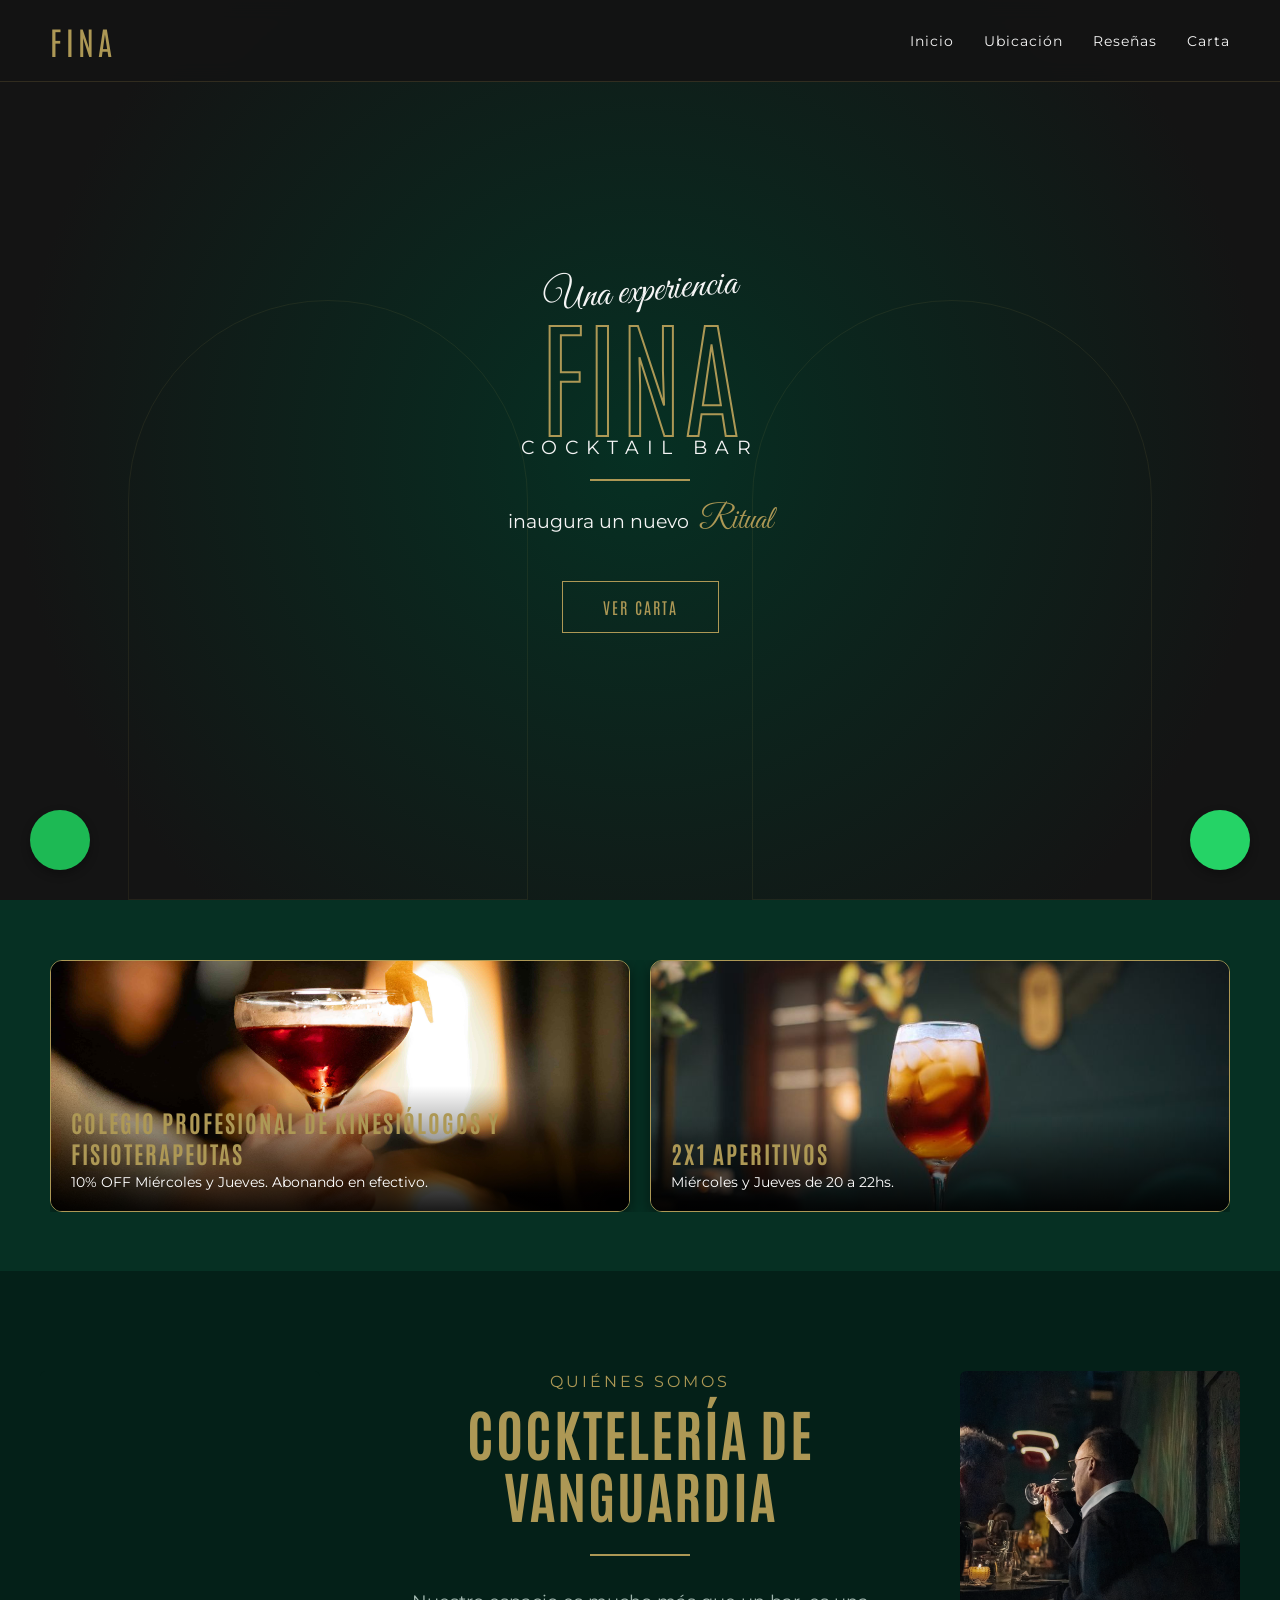
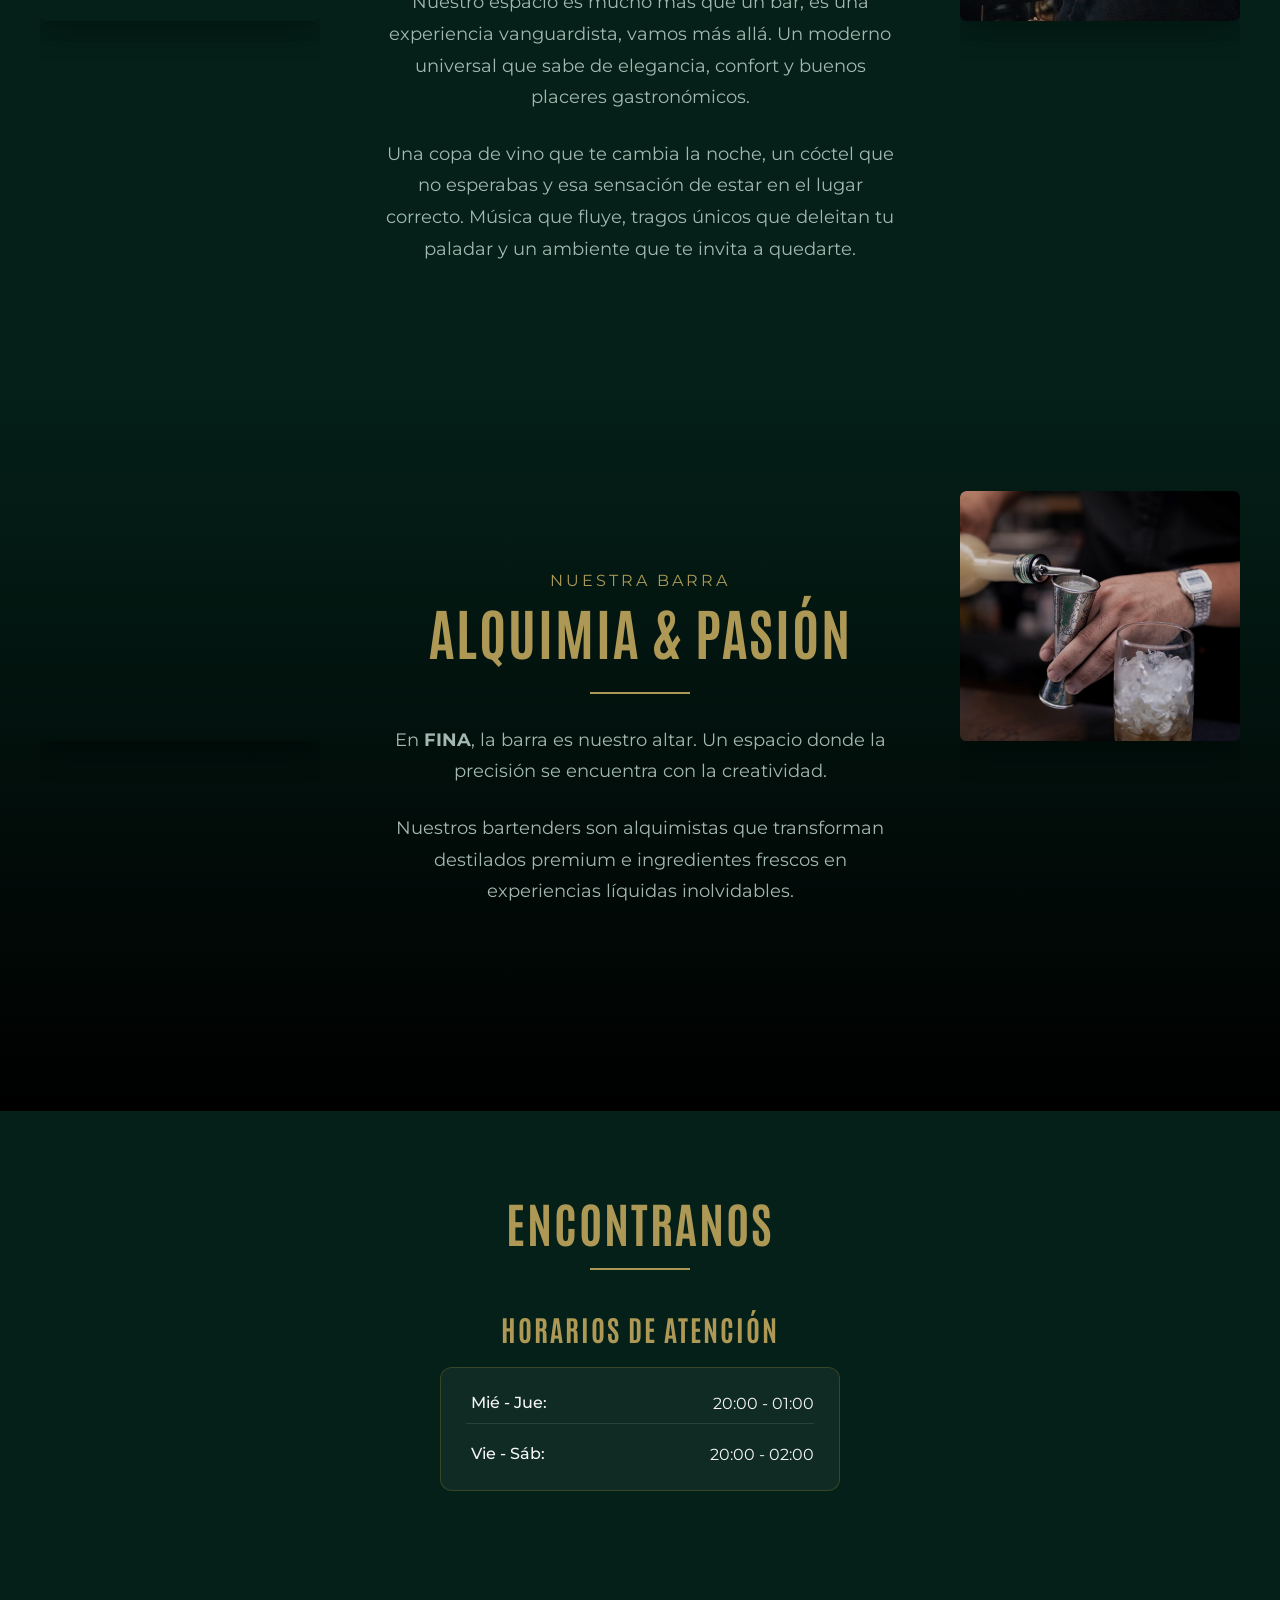
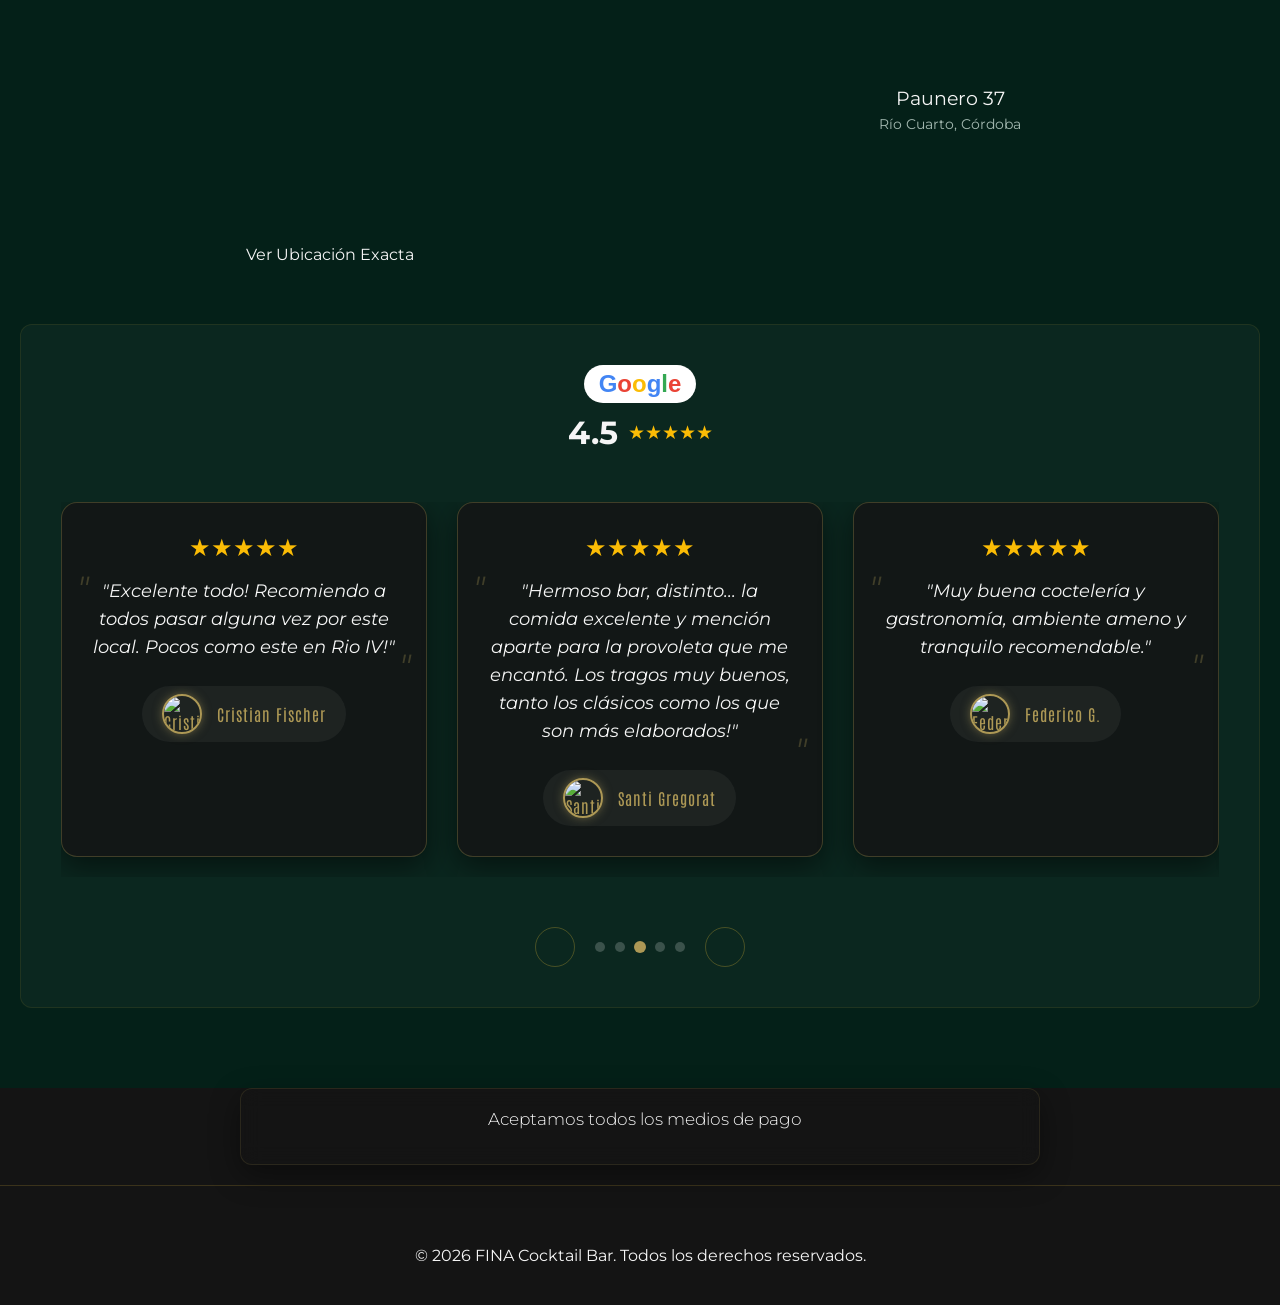
==== commit d8b48565: "Fix mobile scroll gaps, JS scroll spy titters, and desktop nav overlay" ====
--- a/fina-website/index.html
+++ b/fina-website/index.html
@@ -40,7 +40,7 @@
 
     <!-- WhatsApp Floating Button -->
     <!-- Spotify Floating Button -->
-    <a href="https://open.spotify.com/playlist/4Q3wBJmUKFRTv3OoUbJhDI" class="spotify-btn" target="_blank"
+    <a href="https://open.spotify.com/playlist/6pD93m5NMiYT9WtZIZbHWX?si=f89b2c9b2da74d7e" class="spotify-btn" target="_blank"
         aria-label="Listen on Spotify">
         <ion-icon name="musical-notes"></ion-icon>
         <div class="spotify-wave"></div>
--- a/fina-website/style.css
+++ b/fina-website/style.css
@@ -45,7 +45,7 @@
 body::before,
 body::after {
     content: '';
-    position: absolute;
+    position: fixed; /* Changed from absolute to prevent horizontal overflow */
     width: 600px;
     height: 600px;
     border-radius: 50%;
@@ -91,6 +91,7 @@
     align-items: center;
     background: rgba(20, 20, 20, 0.95);
     /* Using Brand Black */
+    -webkit-backdrop-filter: blur(10px);
     backdrop-filter: blur(10px);
     z-index: 1000;
     border-bottom: 1px solid rgba(173, 152, 85, 0.2);
@@ -172,6 +173,7 @@
 
 /* Hero Section */
 .hero {
+    height: 100vh;
     height: 100dvh;
     /* Dynamic Viewport Height for mobile browsers */
     display: flex;
@@ -1429,11 +1431,10 @@
     background: rgba(2, 26, 20, 0.98);
     /* More opaque */
     backdrop-filter: blur(10px);
+    position: -webkit-sticky; /* For Safari/Samsung */
     position: sticky;
-    top: 0;
-    /* Sticks to the very top */
-    z-index: 2000;
-    /* Higher than other elements */
+    top: 0; /* Sticks to the very top, covering the navbar on scroll */
+    z-index: 2000; /* Higher than navbar to become the primary header header */
     margin-bottom: 40px;
     border-bottom: 1px solid rgba(212, 175, 55, 0.2);
     box-shadow: 0 4px 20px rgba(0, 0, 0, 0.4);
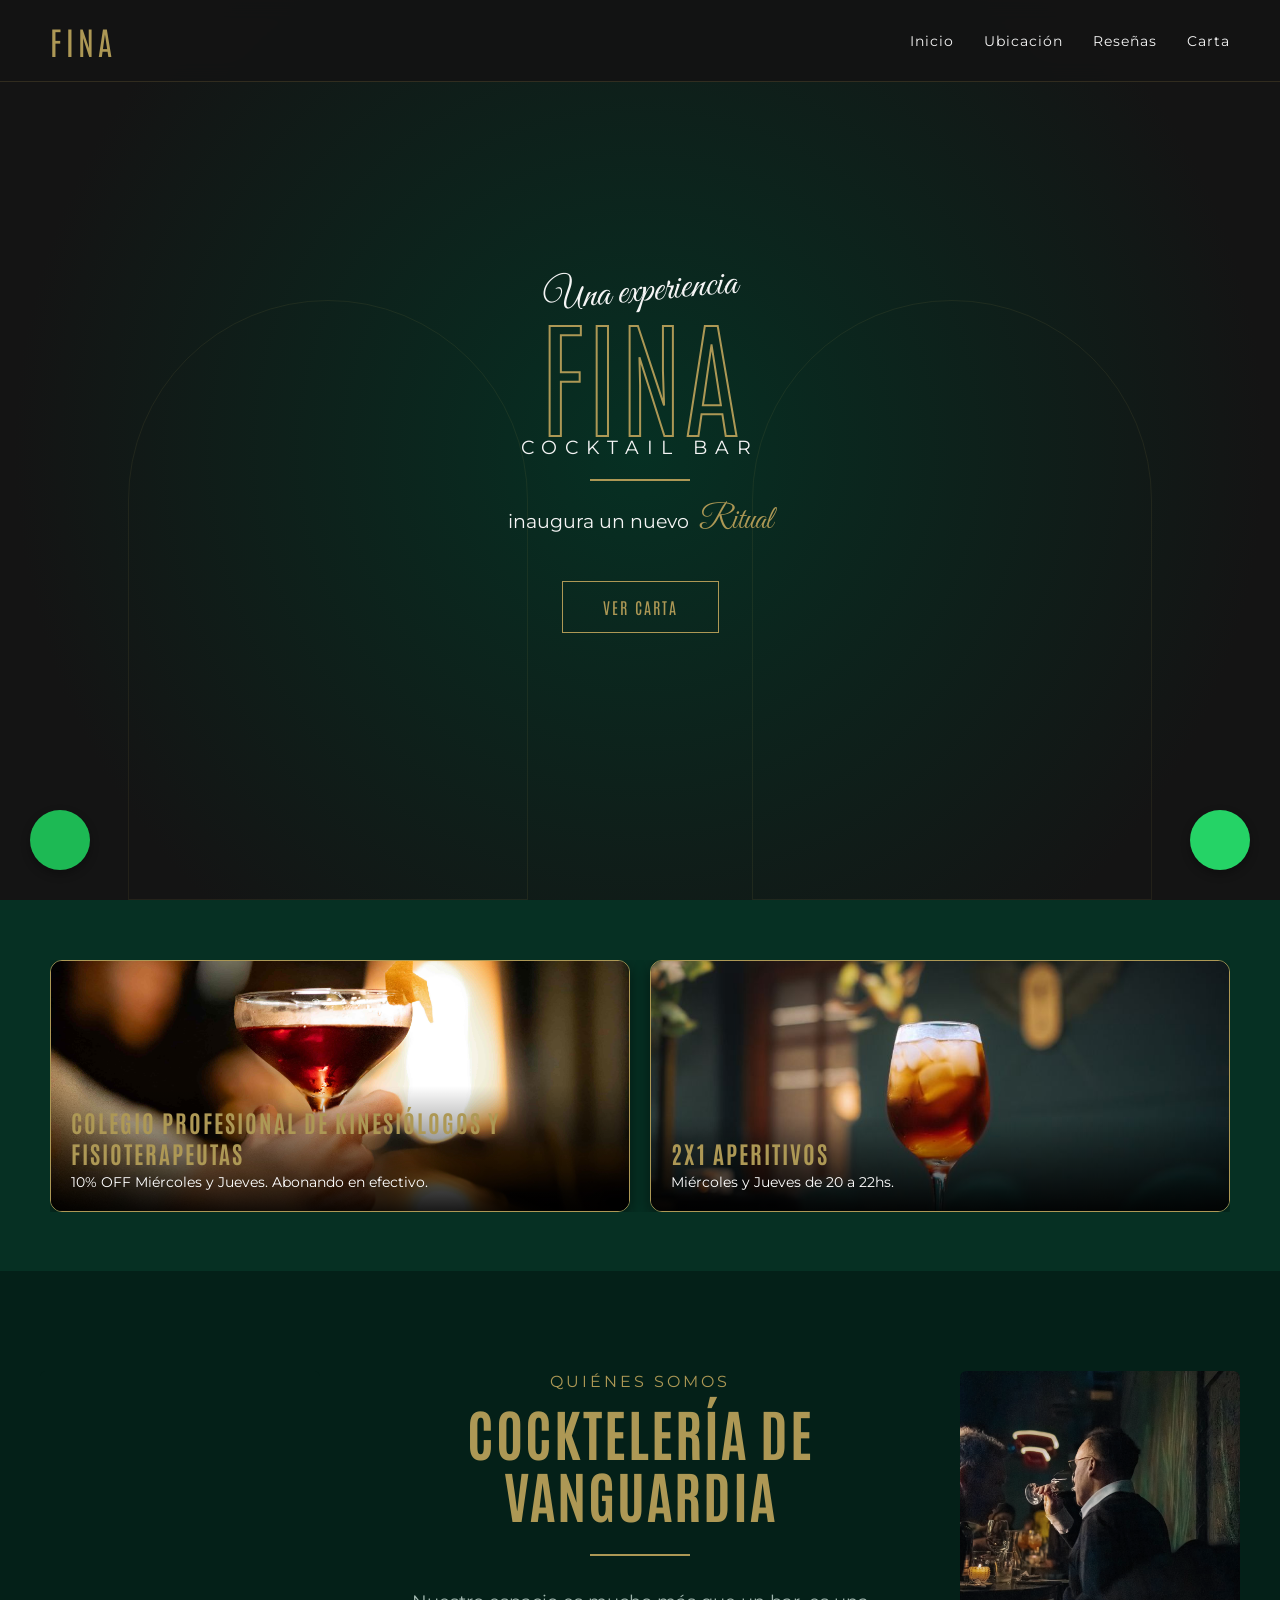
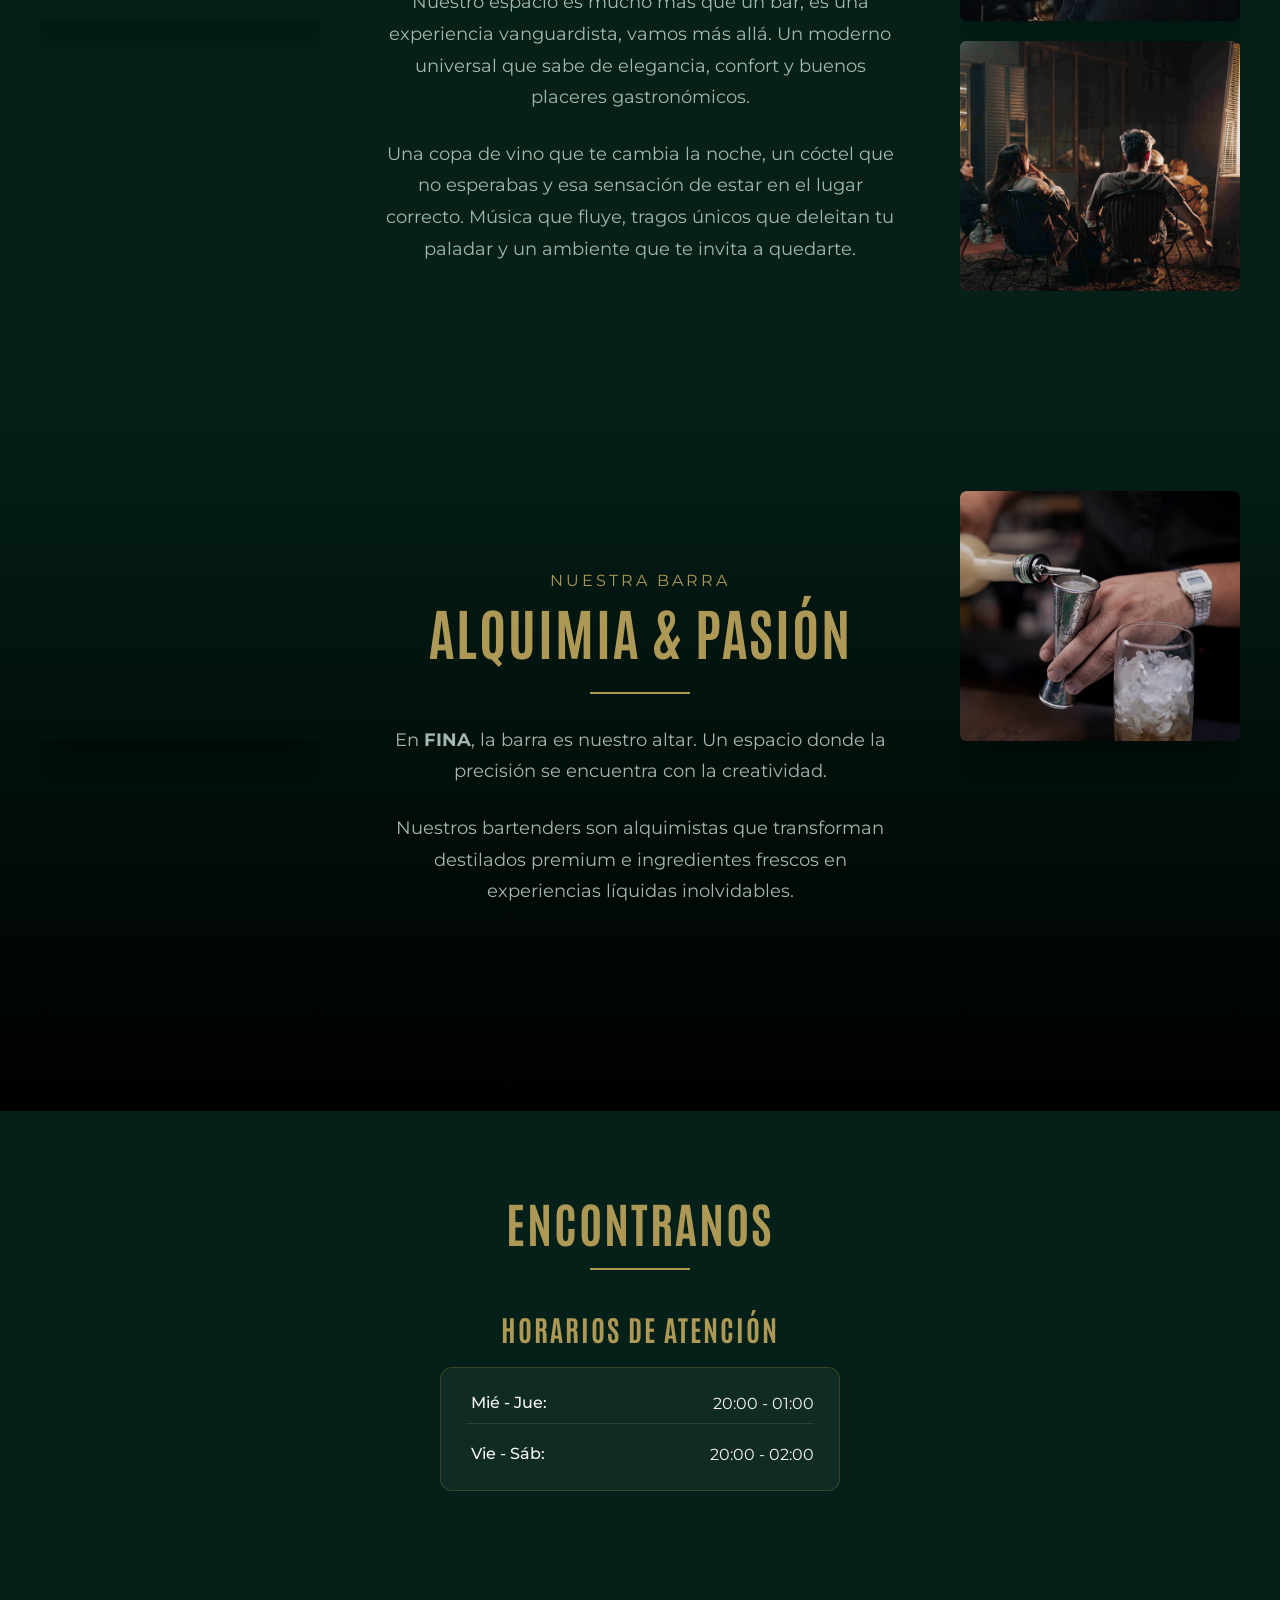
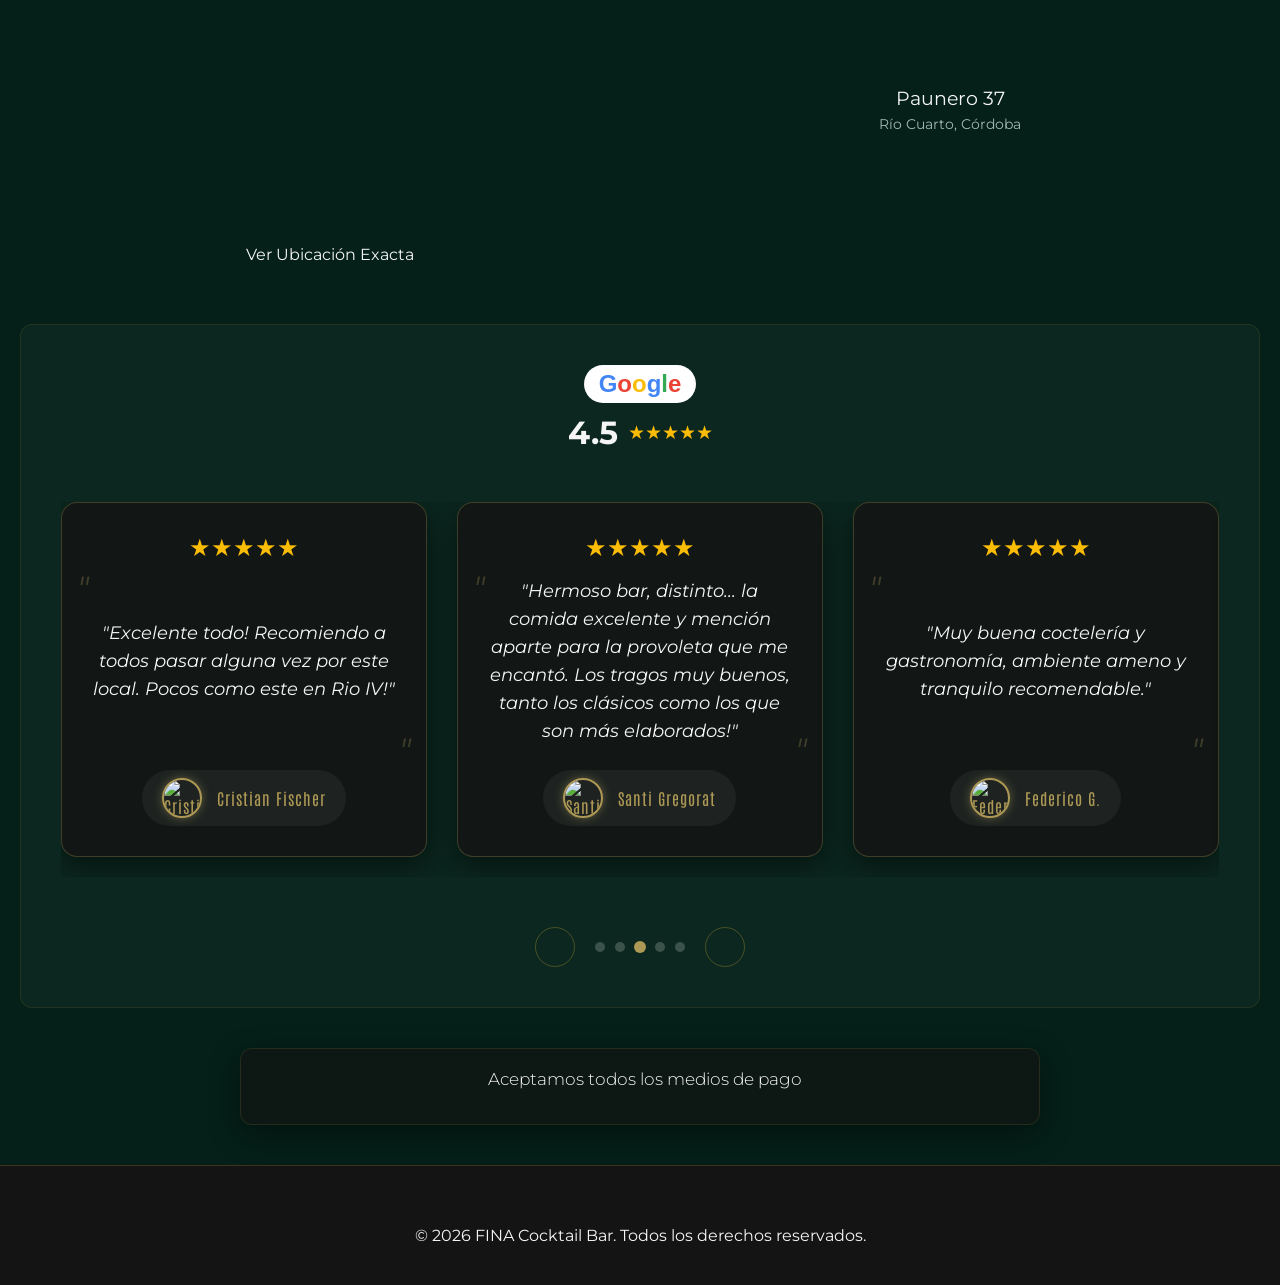
==== commit ed1e7eca: "quiz mejorado y estetica" ====
--- a/fina-website/index.html
+++ b/fina-website/index.html
@@ -3,7 +3,8 @@
 
 <head>
     <meta charset="UTF-8">
-    <meta name="viewport" content="width=device-width, initial-scale=1.0, maximum-scale=1.0, user-scalable=no, viewport-fit=cover">
+    <meta name="viewport"
+        content="width=device-width, initial-scale=1.0, maximum-scale=1.0, user-scalable=no, viewport-fit=cover">
     <meta name="theme-color" content="#052b22">
     <meta name="apple-mobile-web-app-status-bar-style" content="black-translucent">
     <meta name="description"
@@ -18,13 +19,15 @@
     <meta property="og:image" content="https://fina-bar.com/images/Clientes1.jpg">
     <!-- Reemplazar con URL real final -->
     <meta property="og:url" content="https://fina-bar.com">
-    
+
     <!-- PWA Setup & Fonts Preload -->
     <link rel="manifest" href="site.webmanifest">
     <link rel="apple-touch-icon" href="images/icon-192.png">
-    
+
     <!-- Preload Critical Fonts -->
-    <link rel="preload" href="https://fonts.googleapis.com/css2?family=Antonio:wght@100..700&family=Great+Vibes&family=Montserrat:wght@300;400;500;600&display=swap" as="style">
+    <link rel="preload"
+        href="https://fonts.googleapis.com/css2?family=Antonio:wght@100..700&family=Great+Vibes&family=Montserrat:wght@300;400;500;600&display=swap"
+        as="style">
     <link rel="preconnect" href="https://fonts.googleapis.com">
     <link rel="preconnect" href="https://fonts.gstatic.com" crossorigin>
     <link
@@ -40,8 +43,8 @@
 
     <!-- WhatsApp Floating Button -->
     <!-- Spotify Floating Button -->
-    <a href="https://open.spotify.com/playlist/6pD93m5NMiYT9WtZIZbHWX?si=f89b2c9b2da74d7e" class="spotify-btn" target="_blank"
-        aria-label="Listen on Spotify">
+    <a href="https://open.spotify.com/playlist/6pD93m5NMiYT9WtZIZbHWX?si=f89b2c9b2da74d7e" class="spotify-btn"
+        target="_blank" aria-label="Listen on Spotify">
         <ion-icon name="musical-notes"></ion-icon>
         <div class="spotify-wave"></div>
         <span class="spotify-tooltip">Nuestra Playlist</span>
@@ -120,7 +123,8 @@
     </header>
 
     <!-- Promos & Payment Info Section (Injected by JS) -->
-    <section id="promo-container" style="padding: 60px 0; background: var(--primary-green); overflow: hidden;"></section>
+    <section id="promo-container" style="padding: 60px 0; background: var(--primary-green); overflow: hidden;">
+    </section>
 
     <!-- About Section -->
     <section id="about" class="about-section">
@@ -207,14 +211,22 @@
 
             <!-- Business Hours (Featured prominently) -->
             <div class="schedules-container" style="text-align: center; margin-bottom: 50px;">
-                <h3 style="color: var(--accent-gold); font-family: var(--font-heading); margin-bottom: 20px; font-size: 1.8rem;">Horarios de Atención</h3>
-                <div style="display: flex; flex-direction: column; gap: 10px; max-width: 400px; margin: 0 auto; background: rgba(255, 255, 255, 0.05); padding: 25px; border-radius: 12px; border: 1px solid rgba(212, 175, 55, 0.2);">
-                    <div style="display: flex; justify-content: space-between; align-items: center; border-bottom: 1px solid rgba(255,255,255,0.1); padding-bottom: 10px;">
-                        <span style="font-weight: 500;"><ion-icon name="time-outline" style="vertical-align: middle; margin-right: 5px; color: var(--accent-gold);"></ion-icon> Mié - Jue:</span>
+                <h3
+                    style="color: var(--accent-gold); font-family: var(--font-heading); margin-bottom: 20px; font-size: 1.8rem;">
+                    Horarios de Atención</h3>
+                <div
+                    style="display: flex; flex-direction: column; gap: 10px; max-width: 400px; margin: 0 auto; background: rgba(255, 255, 255, 0.05); padding: 25px; border-radius: 12px; border: 1px solid rgba(212, 175, 55, 0.2);">
+                    <div
+                        style="display: flex; justify-content: space-between; align-items: center; border-bottom: 1px solid rgba(255,255,255,0.1); padding-bottom: 10px;">
+                        <span style="font-weight: 500;"><ion-icon name="time-outline"
+                                style="vertical-align: middle; margin-right: 5px; color: var(--accent-gold);"></ion-icon>
+                            Mié - Jue:</span>
                         <span style="color: var(--text-light);">20:00 - 01:00</span>
                     </div>
                     <div style="display: flex; justify-content: space-between; align-items: center; padding-top: 10px;">
-                        <span style="font-weight: 500;"><ion-icon name="time-sharp" style="vertical-align: middle; margin-right: 5px; color: var(--accent-gold);"></ion-icon> Vie - Sáb:</span>
+                        <span style="font-weight: 500;"><ion-icon name="time-sharp"
+                                style="vertical-align: middle; margin-right: 5px; color: var(--accent-gold);"></ion-icon>
+                            Vie - Sáb:</span>
                         <span style="color: var(--text-light);">20:00 - 02:00</span>
                     </div>
                 </div>
@@ -234,8 +246,10 @@
 
                 <div class="info-content">
                     <div class="info-item" style="font-size: 1.2rem; margin-top: 20px;">
-                        <ion-icon name="location-sharp" style="font-size: 2rem; color: var(--accent-gold); margin-bottom: 10px;"></ion-icon>
-                        <p>Paunero 37<br><span style="font-size: 0.9rem; color: var(--text-muted);">Río Cuarto, Córdoba</span></p>
+                        <ion-icon name="location-sharp"
+                            style="font-size: 2rem; color: var(--accent-gold); margin-bottom: 10px;"></ion-icon>
+                        <p>Paunero 37<br><span style="font-size: 0.9rem; color: var(--text-muted);">Río Cuarto,
+                                Córdoba</span></p>
                     </div>
                 </div>
             </div>
@@ -266,24 +280,24 @@
                 </div>
             </div>
         </div>
+
+        <!-- Payment Info Banner -->
+        <div class="container">
+            <div class="payment-banner"
+                style="display: flex; flex-direction: column; align-items: center; justify-content: center; text-align: center; gap: 15px; margin-bottom: -40px; margin-top: 40px;">
+                <div class="payment-content"
+                    style="display: flex; align-items: center; gap: 10px; justify-content: center;">
+                    <ion-icon name="wallet-outline"></ion-icon>
+                    <span>Aceptamos todos los medios de pago</span>
+                </div>
+                <div class="payment-icons" style="display: flex; gap: 15px; font-size: 2rem; justify-content: center;">
+                    <ion-icon name="card-outline" title="Tarjetas de Crédito y Débito"></ion-icon>
+                    <ion-icon name="phone-portrait-outline" title="MercadoPago y Transferencias"></ion-icon>
+                    <ion-icon name="cash-outline" title="Efectivo"></ion-icon>
+                </div>
+            </div>
+        </div>
     </section>
-
-
-
-    <!-- Payment Info Banner -->
-    <div class="container">
-        <div class="payment-banner" style="display: flex; flex-direction: column; align-items: center; justify-content: center; text-align: center; gap: 15px; margin-bottom: 20px;">
-            <div class="payment-content" style="display: flex; align-items: center; gap: 10px; justify-content: center;">
-                <ion-icon name="wallet-outline"></ion-icon>
-                <span>Aceptamos todos los medios de pago</span>
-            </div>
-            <div class="payment-icons" style="display: flex; gap: 15px; font-size: 2rem; justify-content: center;">
-                <ion-icon name="card-outline" title="Tarjetas de Crédito y Débito"></ion-icon>
-                <ion-icon name="phone-portrait-outline" title="MercadoPago y Transferencias"></ion-icon>
-                <ion-icon name="cash-outline" title="Efectivo"></ion-icon>
-            </div>
-        </div>
-    </div>
 
     <footer>
         <div class="social-links">
--- a/fina-website/style.css
+++ b/fina-website/style.css
@@ -45,7 +45,8 @@
 body::before,
 body::after {
     content: '';
-    position: fixed; /* Changed from absolute to prevent horizontal overflow */
+    position: fixed;
+    /* Changed from absolute to prevent horizontal overflow */
     width: 600px;
     height: 600px;
     border-radius: 50%;
@@ -354,8 +355,10 @@
 .menu-category {
     max-width: 1200px;
     margin: 0 auto 80px;
-    content-visibility: auto; /* Skip rendering off-screen DOM completely */
-    contain-intrinsic-size: 800px; /* Placeholder height while off-screen */
+    content-visibility: auto;
+    /* Skip rendering off-screen DOM completely */
+    contain-intrinsic-size: 800px;
+    /* Placeholder height while off-screen */
 }
 
 .category-title {
@@ -389,12 +392,12 @@
     border-radius: 12px;
     overflow: hidden;
     opacity: 0;
-    
-    transform: translateY(20px); 
-    
-    transition: opacity 0.6s ease-out, 
-                transform 0.6s ease-out, 
-                box-shadow 0.3s ease, border-color 0.3s ease;
+
+    transform: translateY(20px);
+
+    transition: opacity 0.6s ease-out,
+        transform 0.6s ease-out,
+        box-shadow 0.3s ease, border-color 0.3s ease;
 }
 
 .menu-card.visible {
@@ -414,7 +417,8 @@
     height: 200px;
     overflow: hidden;
     background: #000;
-    content-visibility: auto; /* Skips complex image paints off-screen */
+    content-visibility: auto;
+    /* Skips complex image paints off-screen */
     contain-intrinsic-size: 200px;
 }
 
@@ -422,12 +426,13 @@
     width: 100%;
     height: 100%;
     object-fit: cover;
-    will-change: transform; /* Hardware acceleration for image zoom */
+    will-change: transform;
+    /* Hardware acceleration for image zoom */
     transition: transform 0.5s;
 }
 
 .menu-card:hover .card-image img {
-    transform: scale(1.1); 
+    transform: scale(1.1);
 }
 
 .card-content {
@@ -660,11 +665,13 @@
 
 /* Show tooltip periodically or on hover */
 /* Show tooltip periodically or on hover */
-.whatsapp-btn:hover .whatsapp-tooltip {
-    opacity: 1;
-    transform: translateX(0);
-    animation: none;
-    /* Force show on hover */
+@media (hover: hover) and (pointer: fine) {
+    .whatsapp-btn:hover .whatsapp-tooltip {
+        opacity: 1;
+        transform: translateX(0);
+        animation: none;
+        /* Force show on hover */
+    }
 }
 
 /* Animation to show/hide tooltip automatically */
@@ -742,7 +749,7 @@
 }
 
 .spotify-btn:hover {
-    transform: scale(1.1) rotate(10deg);
+    transform: scale(1.1);
 }
 
 /* Musical Wave Animation */
@@ -801,11 +808,13 @@
     border-bottom: 6px solid transparent;
 }
 
-.spotify-btn:hover .spotify-tooltip {
-    opacity: 1;
-    transform: translateX(0);
-    animation: none;
-    /* Stop animation on hover so it stays static */
+@media (hover: hover) and (pointer: fine) {
+    .spotify-btn:hover .spotify-tooltip {
+        opacity: 1;
+        transform: translateX(0);
+        animation: none;
+        /* Stop animation on hover so it stays static */
+    }
 }
 
 .spotify-tooltip {
@@ -1039,7 +1048,8 @@
 
 @media (max-width: 1024px) {
     .about-section {
-        overflow-x: hidden; /* Fix trailing scroll empty space caused by animations */
+        overflow-x: hidden;
+        /* Fix trailing scroll empty space caused by animations */
     }
 
     .about-container-three-col {
@@ -1052,12 +1062,14 @@
 
     .about-photo {
         width: 100%;
-        max-width: 100%; /* Use full width on mobile instead of 400px constraint */
+        max-width: 100%;
+        /* Use full width on mobile instead of 400px constraint */
         height: auto;
         transform: translateY(30px) !important;
     }
 
-    .about-photo img, .about-photo video {
+    .about-photo img,
+    .about-photo video {
         min-height: 250px;
     }
 
@@ -1073,7 +1085,8 @@
 /* --- PWA INSTALL PROMPT --- */
 .pwa-prompt {
     position: fixed;
-    bottom: -150px; /* Hidden initially */
+    bottom: -150px;
+    /* Hidden initially */
     left: 0;
     right: 0;
     margin: 0 auto;
@@ -1094,7 +1107,8 @@
 }
 
 .pwa-prompt.visible {
-    bottom: 20px; /* Show above screen bottom */
+    bottom: 20px;
+    /* Show above screen bottom */
 }
 
 .pwa-prompt-content {
@@ -1107,7 +1121,7 @@
     width: 50px;
     height: 50px;
     border-radius: 12px;
-    box-shadow: 0 2px 10px rgba(0,0,0,0.5);
+    box-shadow: 0 2px 10px rgba(0, 0, 0, 0.5);
 }
 
 .pwa-text h4 {
@@ -1218,7 +1232,8 @@
 
 .reviews-carousel {
     position: relative;
-    padding: 20px 0; /* Space for box-shadows */
+    padding: 20px 0;
+    /* Space for box-shadows */
 }
 
 .reviews-track {
@@ -1227,17 +1242,22 @@
     scroll-snap-type: x mandatory;
     scroll-behavior: smooth;
     gap: 30px;
-    padding-bottom: 20px; /* Space for scrollbar */
-    -ms-overflow-style: none; /* IE and Edge */
-    scrollbar-width: none; /* Firefox */
+    padding-bottom: 20px;
+    /* Space for scrollbar */
+    -ms-overflow-style: none;
+    /* IE and Edge */
+    scrollbar-width: none;
+    /* Firefox */
 }
 
 .reviews-track::-webkit-scrollbar {
-    display: none; /* Chrome, Safari and Opera */
+    display: none;
+    /* Chrome, Safari and Opera */
 }
 
 .review-slide {
-    flex: 0 0 calc(33.333% - 20px); /* 3 cards on desktop */
+    flex: 0 0 calc(33.333% - 20px);
+    /* 3 cards on desktop */
     scroll-snap-align: center;
     padding: 30px;
     text-align: center;
@@ -1268,19 +1288,26 @@
     margin-bottom: 25px;
     color: var(--text-light);
     position: relative;
-}
-
-.review-text::before, .review-text::after {
+    flex-grow: 1;
+    display: flex;
+    align-items: center;
+    justify-content: center;
+}
+
+.review-text::before,
+.review-text::after {
     content: '"';
     font-size: 2rem;
     color: var(--accent-gold);
     opacity: 0.3;
     position: absolute;
 }
+
 .review-text::before {
     top: -15px;
     left: -15px;
 }
+
 .review-text::after {
     bottom: -30px;
     right: -15px;
@@ -1294,7 +1321,7 @@
     align-items: center;
     justify-content: center;
     gap: 15px;
-    background: rgba(255,255,255,0.05);
+    background: rgba(255, 255, 255, 0.05);
     padding: 8px 20px;
     border-radius: 30px;
 }
@@ -1391,7 +1418,7 @@
     left: 0;
     width: 100%;
     height: 100%;
-    background: rgba(0,0,0,0.5);
+    background: rgba(0, 0, 0, 0.5);
     display: flex;
     justify-content: center;
     align-items: center;
@@ -1431,10 +1458,13 @@
     background: rgba(2, 26, 20, 0.98);
     /* More opaque */
     backdrop-filter: blur(10px);
-    position: -webkit-sticky; /* For Safari/Samsung */
+    position: -webkit-sticky;
+    /* For Safari/Samsung */
     position: sticky;
-    top: 0; /* Sticks to the very top, covering the navbar on scroll */
-    z-index: 2000; /* Higher than navbar to become the primary header header */
+    top: 0;
+    /* Sticks to the very top, covering the navbar on scroll */
+    z-index: 2000;
+    /* Higher than navbar to become the primary header header */
     margin-bottom: 40px;
     border-bottom: 1px solid rgba(212, 175, 55, 0.2);
     box-shadow: 0 4px 20px rgba(0, 0, 0, 0.4);
@@ -1739,10 +1769,20 @@
     background-color: var(--accent-gold);
     color: var(--primary-green);
     cursor: pointer;
-    padding: 15px;
+    width: 60px;
+    height: 60px;
+    padding: 0;
     border-radius: 50%;
     box-shadow: 0 2px 5px rgba(0, 0, 0, 0.3);
     transition: all 0.3s;
+}
+
+.back-to-top ion-icon {
+    position: absolute;
+    top: 50%;
+    left: 50%;
+    transform: translate(-50%, -50%);
+    margin: 0;
 }
 
 .back-to-top:hover {
@@ -1806,8 +1846,10 @@
     overflow-x: auto;
     scroll-snap-type: x mandatory;
     gap: 20px;
-    padding-bottom: 0px; /* fix gap pc */
-    margin-bottom: -1px; /* fix subpixel gap pc */
+    padding-bottom: 0px;
+    /* fix gap pc */
+    margin-bottom: -1px;
+    /* fix subpixel gap pc */
     scrollbar-width: none;
 }
 
@@ -1908,8 +1950,10 @@
 /* --- QUIZ WIDGET STYLES --- */
 .quiz-fab {
     position: fixed;
-    bottom: 120px; /* Moved up to avoid WhatsApp overlap on desktop */
-    right: 20px; /* Snug to the right */
+    bottom: 120px;
+    /* Moved up to avoid WhatsApp overlap on desktop */
+    right: 20px;
+    /* Snug to the right */
     background: var(--accent-gold);
     color: var(--primary-green);
     border: none;
@@ -2108,43 +2152,56 @@
 
 /* Base Responsive Adjustments Update */
 @media (max-width: 768px) {
-    .nav-links, .hamburger {
-        display: none !important; /* Hide original nav and hamburger completely */
+
+    .nav-links,
+    .hamburger {
+        display: none !important;
+        /* Hide original nav and hamburger completely */
     }
 
     .mobile-bottom-nav {
-        display: block; /* Show new bottom nav */
-    }
-
-    .whatsapp-btn, .spotify-btn, .back-to-top {
-        bottom: calc(75px + env(safe-area-inset-bottom)); /* Push up to avoid new nav */
+        display: block;
+        /* Show new bottom nav */
+    }
+
+    .whatsapp-btn,
+    .spotify-btn,
+    .back-to-top {
+        bottom: calc(75px + env(safe-area-inset-bottom));
+        /* Push up to avoid new nav */
     }
 
     .quiz-fab {
-        bottom: calc(90px + env(safe-area-inset-bottom)); /* Push up to avoid new nav */
-    }
-    
+        bottom: calc(90px + env(safe-area-inset-bottom));
+        /* Push up to avoid new nav */
+    }
+
     .category-nav {
         /* Optional: add slight padding top to prevent content hiding behind top bar */
-        margin-top: 0px; 
-    }
-    
+        margin-top: 0px;
+    }
+
     .card-image {
-        height: auto; /* Allow image height to adapt to width */
-        aspect-ratio: 4/3; /* Consistent aspect ratio */
+        height: auto;
+        /* Allow image height to adapt to width */
+        aspect-ratio: 4/3;
+        /* Consistent aspect ratio */
     }
 
     .menu-grid {
         gap: 20px;
-        padding: 0 10px; /* Give some breathing room on edges */
-    }
-    
+        padding: 0 10px;
+        /* Give some breathing room on edges */
+    }
+
     .menu-card {
-        margin: 0 5px; /* Prevent touching screen edges directly */
+        margin: 0 5px;
+        /* Prevent touching screen edges directly */
     }
 
     body {
-         padding-bottom: calc(70px + env(safe-area-inset-bottom)); /* Add padding to body so content isn't hidden under bottom nav */
+        padding-bottom: calc(70px + env(safe-area-inset-bottom));
+        /* Add padding to body so content isn't hidden under bottom nav */
     }
 }
 
@@ -2232,8 +2289,10 @@
 
 /* --- DEEP MOBILE OPTIMIZATION (Samsung S21 & similar) --- */
 @media (max-width: 480px) {
+
     /* Viewport & Containers Strict Fit */
-    html, body {
+    html,
+    body {
         width: 100%;
         max-width: 100vw;
         /* Removed overflow-x to ensure .category-nav position: sticky continues to work! */
@@ -2244,22 +2303,27 @@
         width: 90% !important;
         padding-bottom: 30px !important;
     }
+
     #lightbox-caption h3 {
         font-size: 1.5rem !important;
         margin-bottom: 5px !important;
     }
+
     #lightbox-caption p {
         font-size: 0.9rem !important;
         line-height: 1.3 !important;
         margin-bottom: 10px !important;
     }
+
     .lightbox-section-title {
         font-size: 0.95rem !important;
         letter-spacing: 1px !important;
     }
+
     .lightbox-text {
         font-size: 0.85rem !important;
     }
+
     .lightbox-info {
         margin-top: 10px !important;
         padding-top: 10px !important;
@@ -2269,13 +2333,16 @@
     .about-photo {
         display: grid !important;
         grid-template-columns: 1fr 1fr;
-        gap: 15px; /* Better spacing for larger images */
+        gap: 15px;
+        /* Better spacing for larger images */
         margin-bottom: 20px;
         width: 100%;
-        padding: 0; /* Remove 5% padding so they span wider */
-    }
-    
-    .about-photo img, .about-photo video {
+        padding: 0;
+        /* Remove 5% padding so they span wider */
+    }
+
+    .about-photo img,
+    .about-photo video {
         width: 100% !important;
         height: auto !important;
         aspect-ratio: 1 / 1;
@@ -2287,16 +2354,18 @@
     /* Carta Altamente Compacta e Intuitiva (Formato Lista - Con Imágenes) */
     .menu-card {
         display: flex;
-        flex-direction: row; /* Horizontal layout */
+        flex-direction: row;
+        /* Horizontal layout */
         align-items: stretch;
         text-align: left;
         padding: 0;
-        height: 120px; /* Tarjeta super compacta */
+        height: 120px;
+        /* Tarjeta super compacta */
         /* Animaciones livianas (discretas y fluidas) */
         transition: opacity 0.3s ease, transform 0.3s ease, box-shadow 0.3s ease !important;
         border-radius: 12px;
     }
-    
+
     /* Variante ULTRA-Compacta para Vinos, Bebidas, Medidas sin foto */
     .menu-card.compact-card {
         height: auto;
@@ -2371,7 +2440,7 @@
         font-size: 0.95rem;
         color: var(--text-light);
     }
-    
+
     .card-desc {
         font-size: 0.75rem;
         display: -webkit-box;
@@ -2409,17 +2478,19 @@
     .back-to-top {
         right: 20px !important;
         left: auto !important;
-        bottom: 170px !important; /* Positioned safely above the quiz button */
+        bottom: 170px !important;
+        /* Positioned safely above the quiz button */
         width: 45px !important;
         height: 45px !important;
         line-height: 45px !important;
         padding: 0 !important;
-        transform: none !important; /* Fix off-center bug from base class */
+        transform: none !important;
+        /* Fix off-center bug from base class */
         text-align: center !important;
         font-size: 1.2rem !important;
         z-index: 999 !important;
     }
-    
+
     .quiz-fab {
         bottom: 90px !important;
         right: 20px !important;
@@ -2429,23 +2500,32 @@
     }
 
     /* Tooltip text (Reservá tu mesa) scaling and restriction */
-    .whatsapp-tooltip, .spotify-tooltip {
-        font-size: 0.75rem !important; /* Texto reducido */
-        max-width: 50vw; /* No más del 50% de la pantalla */
-        white-space: normal; /* Permitir salto de línea si es necesario */
+    .whatsapp-tooltip,
+    .spotify-tooltip {
+        font-size: 0.75rem !important;
+        /* Texto reducido */
+        max-width: 50vw;
+        /* No más del 50% de la pantalla */
+        white-space: normal;
+        /* Permitir salto de línea si es necesario */
         text-align: center;
         padding: 6px 10px;
     }
 
     /* Evitar recortes en imágenes centrándolas y cubriendo */
-    img, video, .card-image img {
+    img,
+    video,
+    .card-image img {
         max-width: 100%;
         object-fit: cover !important;
         object-position: center;
     }
 
     /* Asegurar que las secciones se alinean al centro */
-    .about-text-center, .hero-content, .menu-header, .search-filter-container {
+    .about-text-center,
+    .hero-content,
+    .menu-header,
+    .search-filter-container {
         text-align: center;
         width: 100%;
         padding-left: 15px;
@@ -2463,7 +2543,7 @@
     .review-slide {
         flex: 0 0 calc(85% - 20px) !important;
     }
-    
+
     .location-section {
         padding-left: 0;
         padding-right: 0;
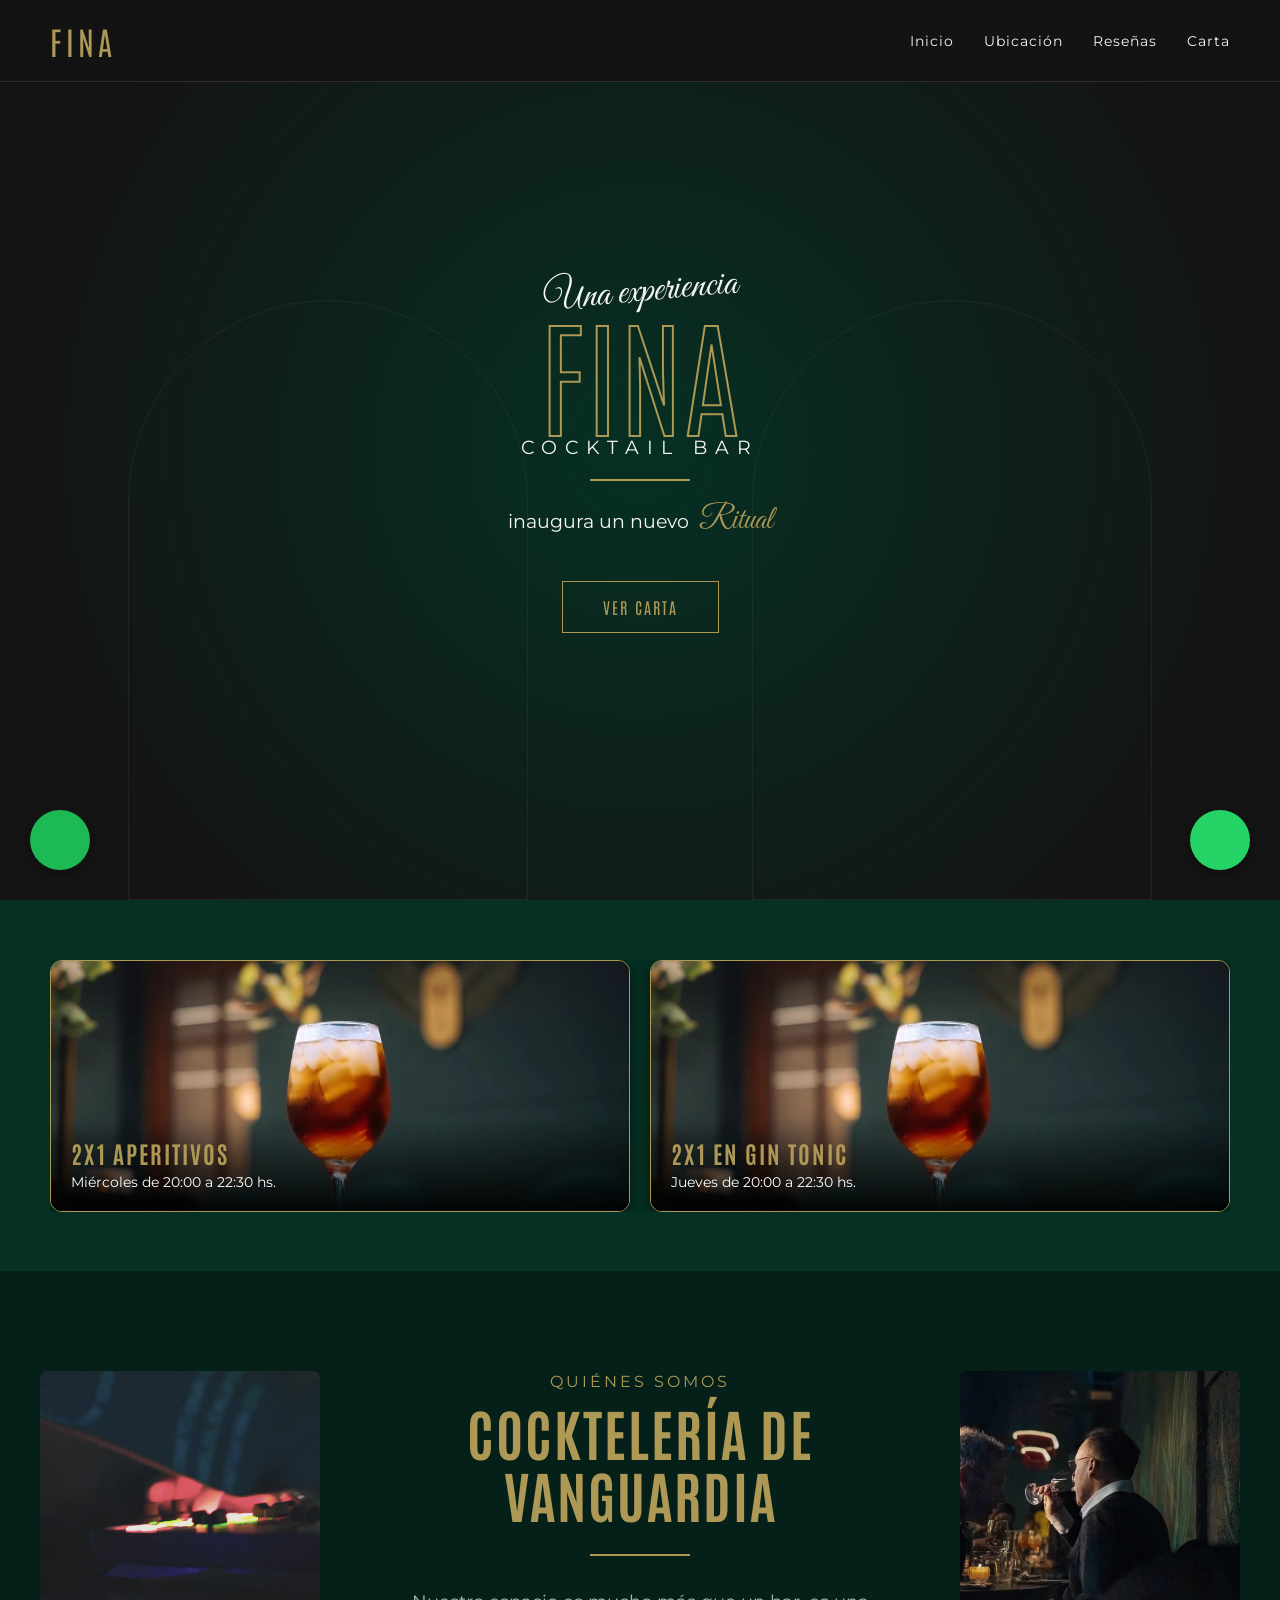
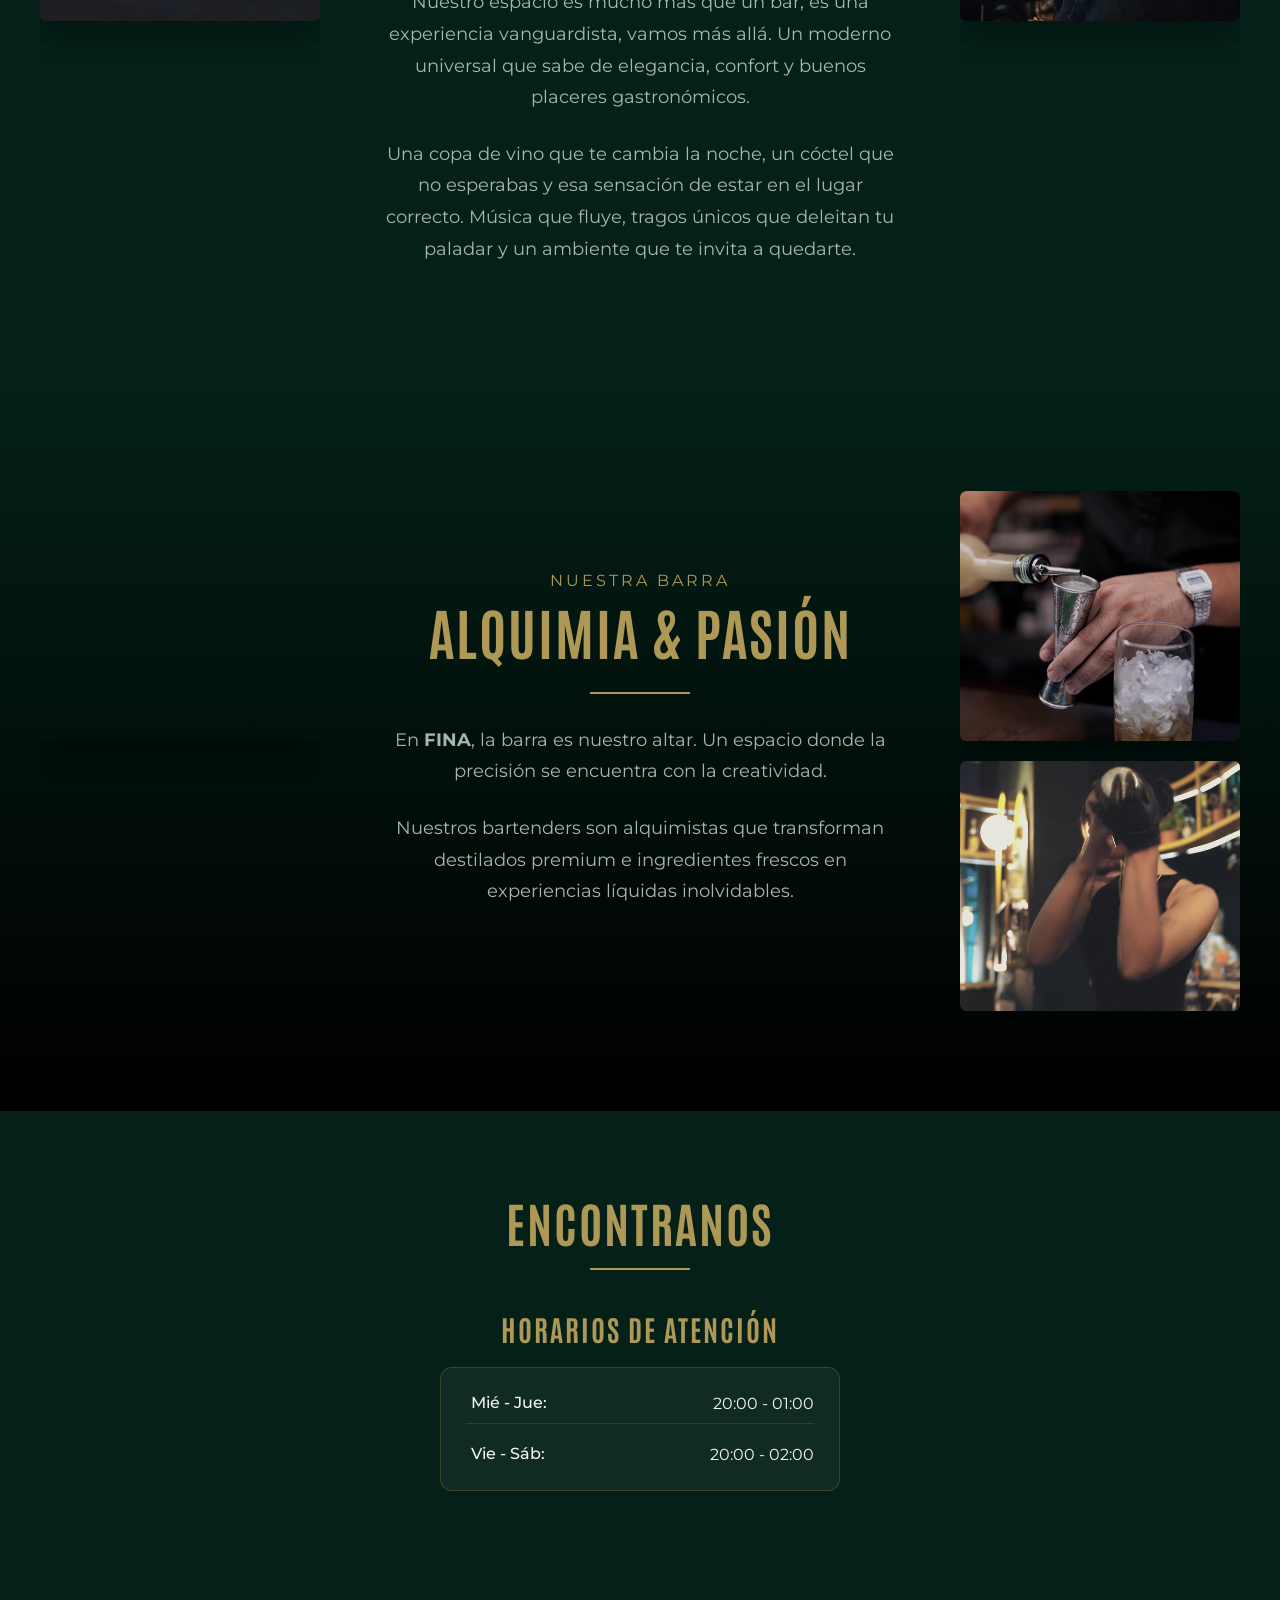
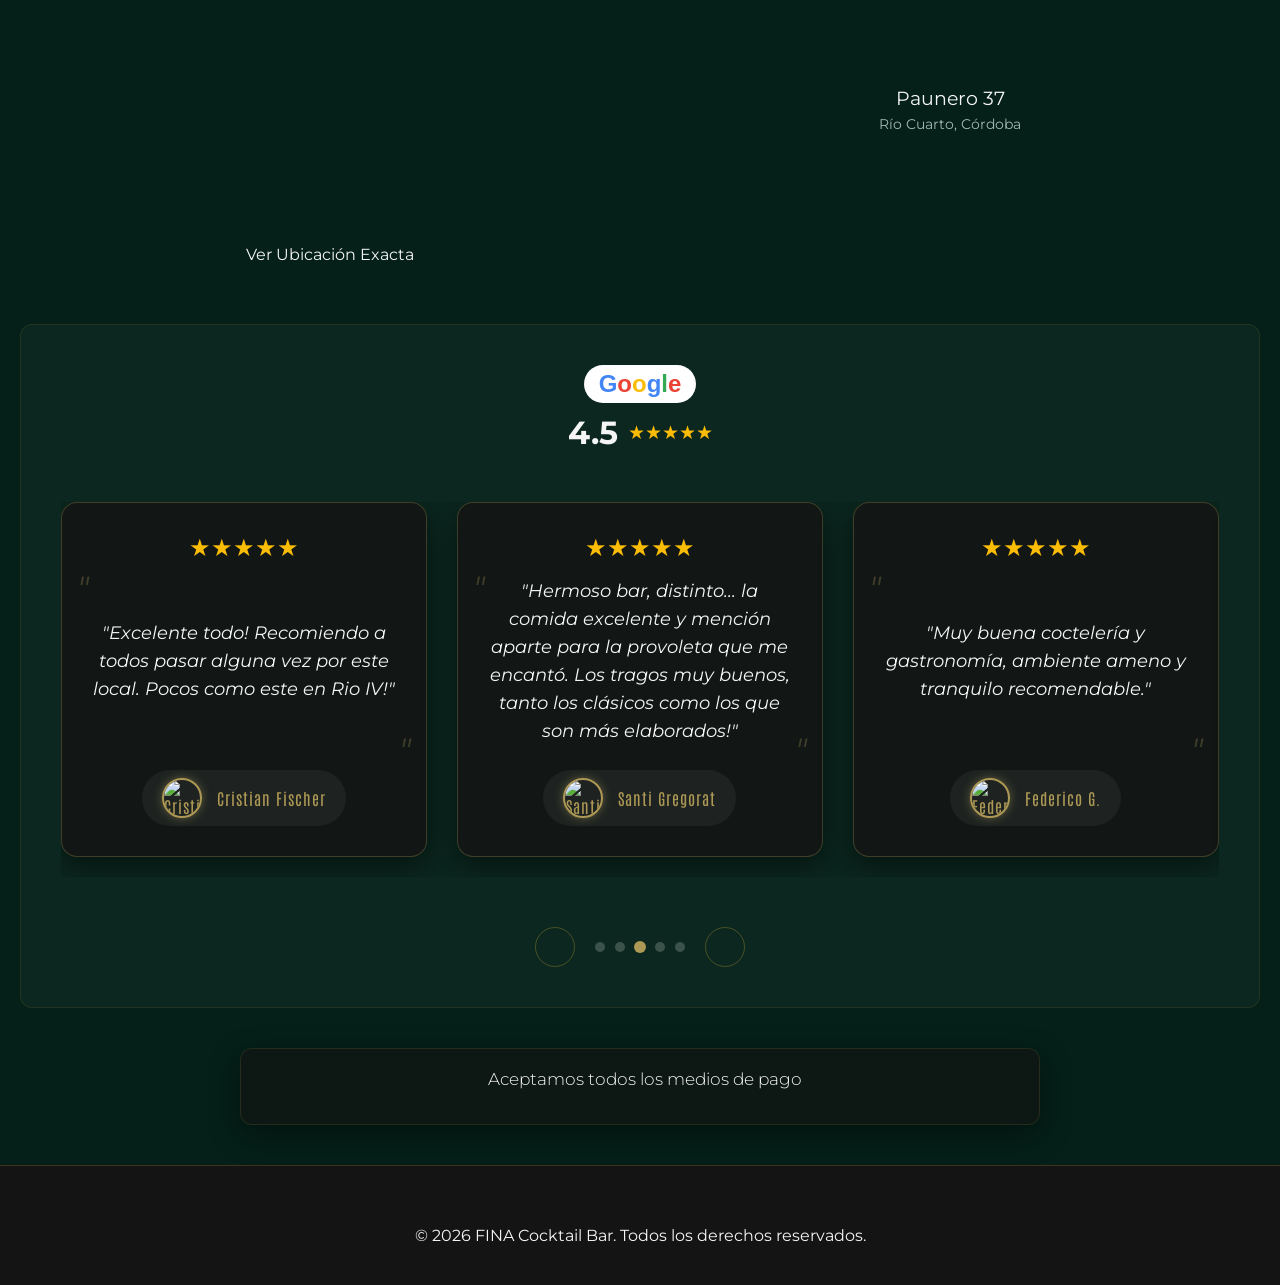
==== commit d220c197: "Optimización multimedia: imágenes WebP, videos WebM con fallback y posters de carga" ====
--- a/fina-website/index.html
+++ b/fina-website/index.html
@@ -9,6 +9,7 @@
     <meta name="apple-mobile-web-app-status-bar-style" content="black-translucent">
     <meta name="description"
         content="Fina Cocktail Bar - Una experiencia fina que inaugura un nuevo ritual. Cocteles de autor, clásicos y vinos en un ambiente exclusivo.">
+    <meta name="color-scheme" content="light only">
     <title>FINA Cocktail Bar</title>
 
     <!-- Open Graph / Social Sharing -->
@@ -16,13 +17,13 @@
     <meta property="og:title" content="FINA Cocktail Bar | Río Cuarto">
     <meta property="og:description"
         content="Una experiencia fina que inaugura un nuevo ritual. Cocteles de autor, clásicos y vinos en un ambiente exclusivo.">
-    <meta property="og:image" content="https://fina-bar.com/images/Clientes1.jpg">
+    <meta property="og:image" content="https://fina-bar.com/images/Clientes1.webp">
     <!-- Reemplazar con URL real final -->
     <meta property="og:url" content="https://fina-bar.com">
 
     <!-- PWA Setup & Fonts Preload -->
     <link rel="manifest" href="site.webmanifest">
-    <link rel="apple-touch-icon" href="images/icon-192.png">
+    <link rel="apple-touch-icon" href="images/Logo Fina.webp">
 
     <!-- Preload Critical Fonts -->
     <link rel="preload"
@@ -43,7 +44,7 @@
 
     <!-- WhatsApp Floating Button -->
     <!-- Spotify Floating Button -->
-    <a href="https://open.spotify.com/playlist/6pD93m5NMiYT9WtZIZbHWX?si=f89b2c9b2da74d7e" class="spotify-btn"
+    <a href="https://open.spotify.com/playlist/6pD93m5NMiYT9WtZIZbHWX?si=e54cff4a1db147e0" class="spotify-btn"
         target="_blank" aria-label="Listen on Spotify">
         <ion-icon name="musical-notes"></ion-icon>
         <div class="spotify-wave"></div>
@@ -97,6 +98,12 @@
                 </a>
             </li>
             <li class="mobile-nav-item">
+                <a href="https://www.instagram.com/finacocktailbar" target="_blank" class="mobile-nav-link instagram-link">
+                    <ion-icon name="logo-instagram"></ion-icon>
+                    <span>Instagram</span>
+                </a>
+            </li>
+            <li class="mobile-nav-item">
                 <a href="https://wa.me/5493585142160" target="_blank" class="mobile-nav-link whatsapp-link">
                     <ion-icon name="logo-whatsapp"></ion-icon>
                     <span>WhatsApp</span>
@@ -131,11 +138,12 @@
         <div class="about-container-three-col">
             <!-- Left Images -->
             <div class="about-photo left">
-                <video autoplay loop muted playsinline>
+                <video autoplay loop muted playsinline poster="images/Noche Fina V1-poster.webp">
+                    <source src="images/Noche Fina V1.webm" type="video/webm">
                     <source src="images/Noche Fina V1.mp4" type="video/mp4">
                     Tu navegador no soporta videos.
                 </video>
-                <img src="images/Noche FINA 1.jpg" alt="Noche FINA" loading="lazy" decoding="async">
+                <img src="images/Noche FINA 1.webp" alt="Noche FINA" loading="lazy" decoding="async">
             </div>
 
             <!-- Middle Text -->
@@ -159,8 +167,8 @@
 
             <!-- Right Images -->
             <div class="about-photo right">
-                <img src="images/Clientes2.jpg" alt="Amigos en FINA" loading="lazy" decoding="async">
-                <img src="images/Noche Fina 2.jpg" alt="Ambiente nocturno" loading="lazy" decoding="async">
+                <img src="images/Clientes2.webp" alt="Amigos en FINA" loading="lazy" decoding="async">
+                <img src="images/Noche Fina 2.webp" alt="Ambiente nocturno" loading="lazy" decoding="async">
             </div>
         </div>
     </section>
@@ -171,8 +179,8 @@
         <div class="about-container-three-col">
             <!-- Left Images -->
             <div class="about-photo left">
-                <img src="images/Barra 3.jpg" alt="Barra FINA" loading="lazy" decoding="async">
-                <img src="images/Sunset FINA 1.jpg" alt="Sunset en FINA" loading="lazy" decoding="async">
+                <img src="images/Barra 3.webp" alt="Barra FINA" loading="lazy" decoding="async">
+                <img src="images/Sunset FINA 1.webp" alt="Sunset en FINA" loading="lazy" decoding="async">
             </div>
 
             <!-- Middle Text -->
@@ -194,8 +202,9 @@
 
             <!-- Right Media (Image + Video) -->
             <div class="about-photo right">
-                <img src="images/Barman 1.jpg" alt="Bartender en acción" loading="lazy">
-                <video autoplay loop muted playsinline>
+                <img src="images/Barman 1.webp" alt="Bartender en acción" loading="lazy">
+                <video autoplay loop muted playsinline poster="images/Barman V1-poster.webp">
+                    <source src="images/Barman V1.webm" type="video/webm">
                     <source src="images/Barman V1.mp4" type="video/mp4">
                     Tu navegador no soporta videos.
                 </video>
@@ -256,7 +265,7 @@
 
             <!-- Animated Reviews Section -->
             <div class="reviews-section" id="reviews">
-                <div class="google-header">
+                <a href="https://share.google/5yadzVFpcpE5knhvG" target="_blank" class="google-header" style="text-decoration: none;">
                     <div class="google-logo">
                         <span class="g-blue">G</span><span class="g-red">o</span><span class="g-yellow">o</span><span
                             class="g-blue">g</span><span class="g-green">l</span><span class="g-red">e</span>
@@ -265,7 +274,7 @@
                         <span class="rating-score">4.5</span>
                         <div class="stars-static">★★★★★</div>
                     </div>
-                </div>
+                </a>
 
                 <div class="reviews-carousel">
                     <div class="reviews-track" id="reviews-track">
@@ -313,7 +322,7 @@
     <!-- PWA Install Prompt -->
     <div id="pwa-install-prompt" class="pwa-prompt hidden">
         <div class="pwa-prompt-content">
-            <img src="images/icon-192.png" alt="Fina Logo" class="pwa-icon" loading="lazy">
+            <img src="images/Logo Fina.webp" alt="Fina Logo" class="pwa-icon" loading="lazy">
             <div class="pwa-text">
                 <h4>Fina Cocktail Bar</h4>
                 <p>Agregá la App a tu inicio</p>
@@ -327,6 +336,15 @@
 
     <!-- Scripts -->
     <script src="script.js"></script>
+    <script>
+        if ('serviceWorker' in navigator) {
+            window.addEventListener('load', () => {
+                navigator.serviceWorker.register('sw.js')
+                    .then(reg => console.log('SW registered!', reg))
+                    .catch(err => console.error('SW registration failed!', err));
+            });
+        }
+    </script>
 </body>
 
 </html>
--- a/fina-website/style.css
+++ b/fina-website/style.css
@@ -32,6 +32,7 @@
     position: relative;
     -webkit-tap-highlight-color: transparent;
     overflow-x: visible;
+    color-scheme: light;
 }
 
 /* Base Mobile Optimization */
@@ -39,6 +40,7 @@
     scroll-behavior: smooth;
     -webkit-text-size-adjust: 100%;
     overflow-x: visible;
+    color-scheme: light;
 }
 
 /* Neon Background Effects */
@@ -312,7 +314,7 @@
     margin-bottom: 60px;
     opacity: 0;
     transform: translateY(20px);
-    transition: all 0.6s ease-out;
+    transition: opacity 0.6s ease-out, transform 0.6s ease-out;
 }
 
 .section-header.visible {
@@ -369,7 +371,7 @@
     text-align: center;
     opacity: 0;
     transform: translateY(20px);
-    transition: all 0.6s ease-out;
+    transition: opacity 0.6s ease-out, transform 0.6s ease-out;
 }
 
 .category-title.visible {
@@ -469,6 +471,15 @@
     color: var(--text-muted);
     font-style: italic;
     line-height: 1.4;
+}
+
+.card-pairing {
+    font-size: 0.8rem;
+    color: var(--accent-gold);
+    font-style: italic;
+    margin-top: 10px;
+    opacity: 0.8;
+    line-height: 1.3;
 }
 
 /* Location Section */
@@ -1968,6 +1979,19 @@
     display: flex;
     align-items: center;
     gap: 10px;
+    animation: pulseQuiz 2.5s infinite;
+}
+
+@keyframes pulseQuiz {
+    0% {
+        box-shadow: 0 0 0 0 rgba(173, 152, 85, 0.6);
+    }
+    70% {
+        box-shadow: 0 0 0 15px rgba(173, 152, 85, 0);
+    }
+    100% {
+        box-shadow: 0 0 0 0 rgba(173, 152, 85, 0);
+    }
 }
 
 .quiz-fab:hover {
@@ -2150,6 +2174,14 @@
     color: #128C7E;
 }
 
+.mobile-nav-link.instagram-link {
+    color: #E1306C;
+}
+
+.mobile-nav-link.instagram-link:hover {
+    color: #C13584;
+}
+
 /* Base Responsive Adjustments Update */
 @media (max-width: 768px) {
 
